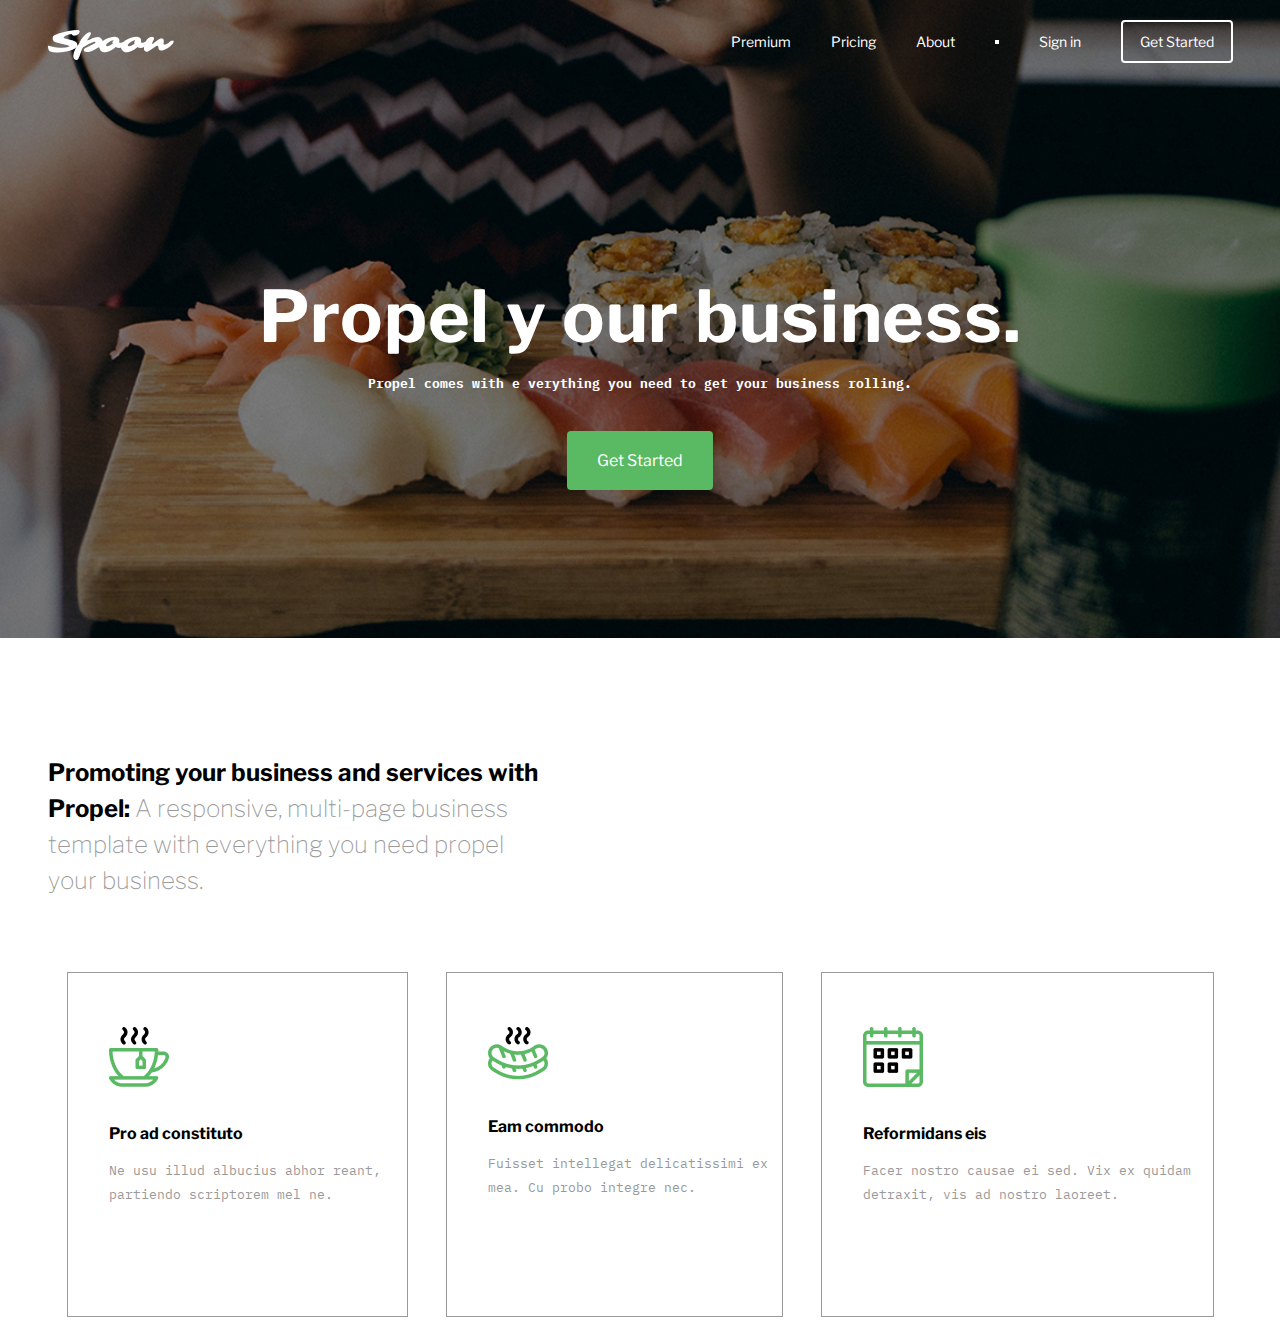
==== index.html @ ba56633e "Add files via upload" ====
<!DOCTYPE html>
<html lang="en">
<head>
    <meta charset="UTF-8">
    <meta name="viewport" content="width=device-width, initial-scale=1.0">
    <link rel="stylesheet" href="css/main.css">
    <title>Spoon</title>
</head>
<body>
    <div class="wrapper">
        <section class="grettings">
            <div class="container">
                <div class="grettings__container">
                <!--шапочка -->
                    <header class="header">
                        <!-- логотип -->
                         <div class="logo">
                            <a href="index.html">
                                 <img src="img/grettings/logo.png" alt="">
                            </a> 
                         </div>
                         <!-- навигация -->
                         <nav class="nav">
                            <ul class="nav__list">
                                <li class="nav__item"><a href="#">Premium</a></li>
                                <li class="nav__item"><a href="#">Pricing</a></li>
                                <li class="nav__item"><a href="#">About </a></li>
                                <li class="nav__item square"></li>
                                <li class="nav__item"><a href="#">Sign in</a></li>
                                <li class="nav__item"><a href="#">Get Started</a></li>
                            </ul>
                         </nav>
                        </header>

                        <!-- описание -->
                        <div class="grettings__desc">
                            <div class="grettings__title">Propel y our business.</div>
                            <div class="grettings__text">Propel comes with e verything you need to get your business rolling.</div>
                            <button class="btn grettings__btn">Get Started</button>
                        </div>
                </div>
            </div>
        </section>
    </div>


        <section class="service">
            <div class="container">
                <div class="service__content">
                    <div class="service__main-text main-text">
                       <span>Promoting your business and services with Propel:</span> 
                         A responsive, multi-page business template with everything you need
                        propel your business.
                        </div>
                    <ul class="service__list">
                        <li class="service__item">
                            <img src="img/service/tea.png" alt="" class="">
                            <div class="service__title">Pro ad constituto</div>
                            <div class="service__text">Ne usu illud albucius abhor reant, partiendo scriptorem mel ne.</div>
                        </li>
                        <li class="service__item">
                            <img src="img/service/sosiges.png" alt="" class="">
                            <div class="service__title">Eam commodo</div>
                            <div class="service__text">Fuisset intellegat delicatissimi ex mea. Cu probo integre nec.</div>
                        </li>
                        <li class="service__item">
                            <img src="img/service/calendar.png" alt="" class="">
                            <div class="service__title">Reformidans eis</div>
                            <div class="service__text">Facer nostro causae ei sed. Vix ex quidam detraxit, vis ad nostro laoreet.</div>
                        </li>
                    </ul>
                        
                   
                   
                </div>
            </div>

        </section>




</body>
</html>
---- css/main.css ----
@import url(basic.css);
@import url(sections/grettings.css);
@import url(normalize.css);
@import url(sections/service.css);
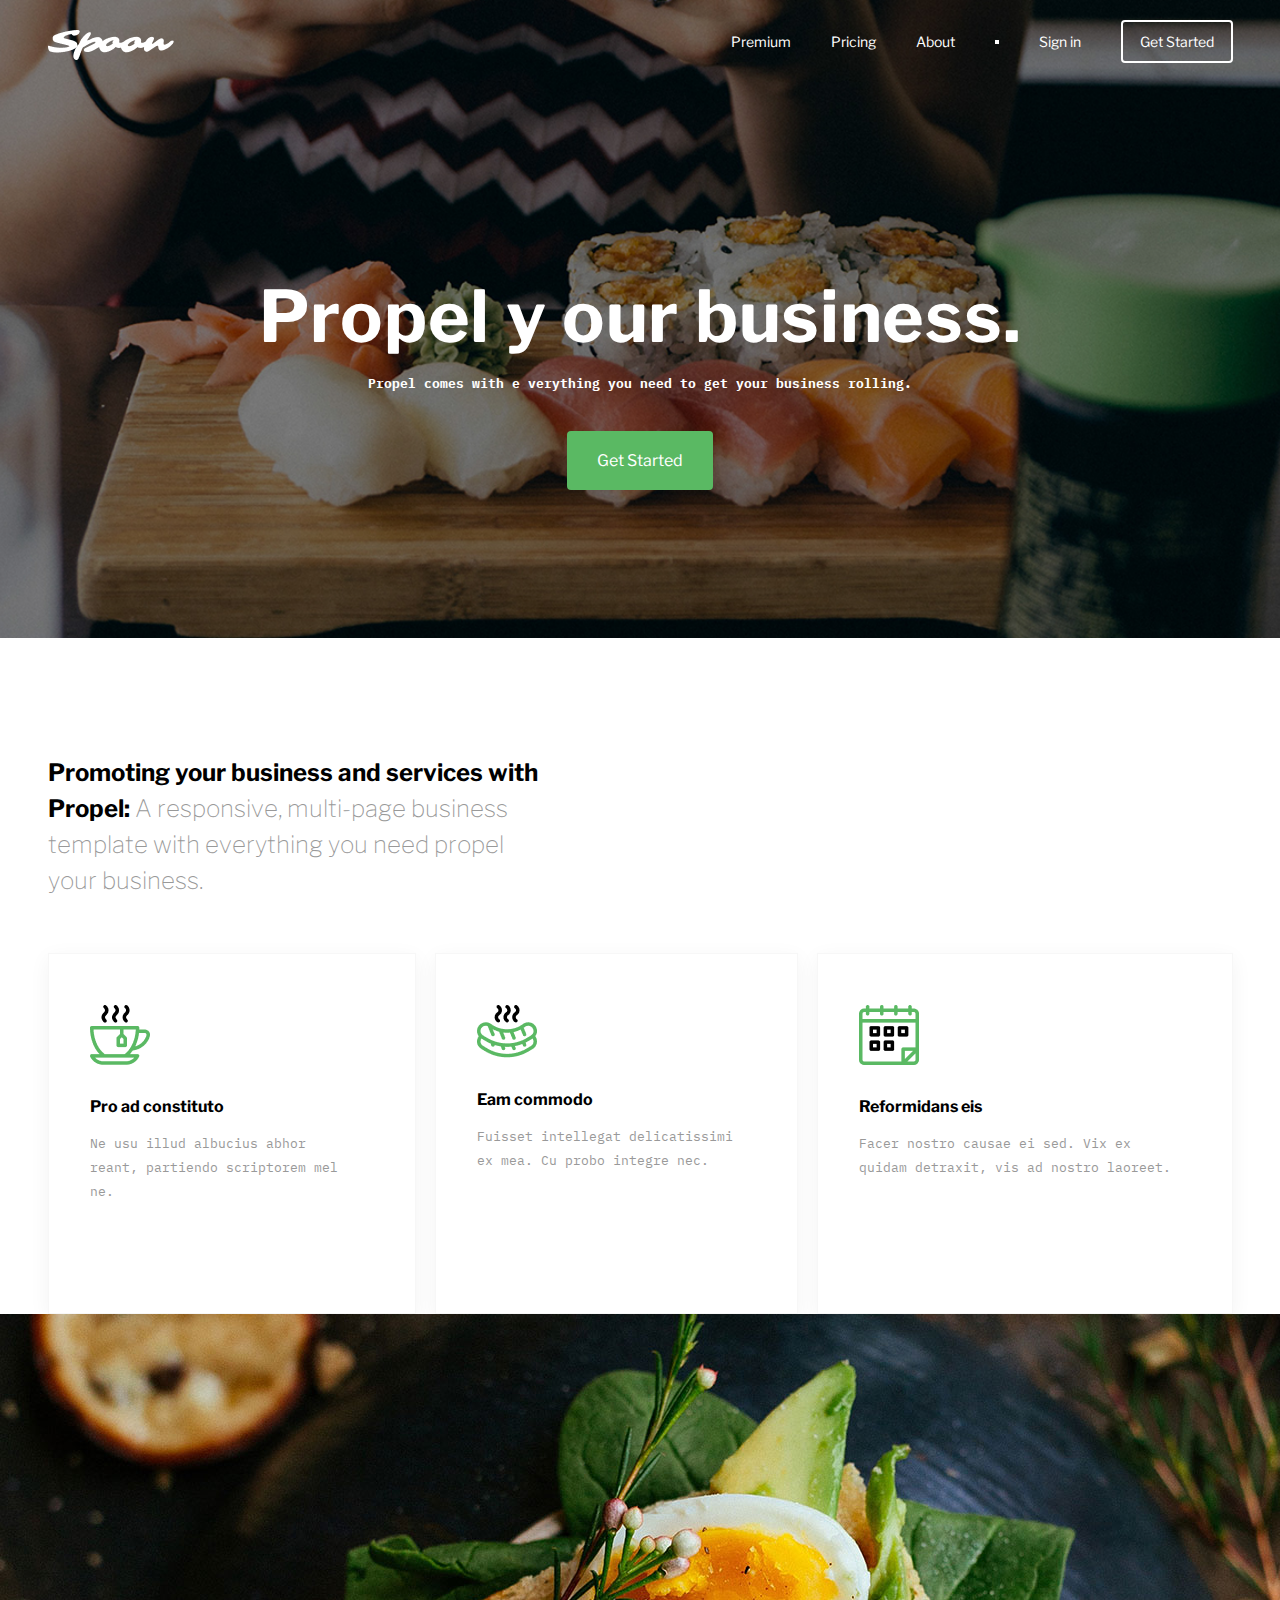
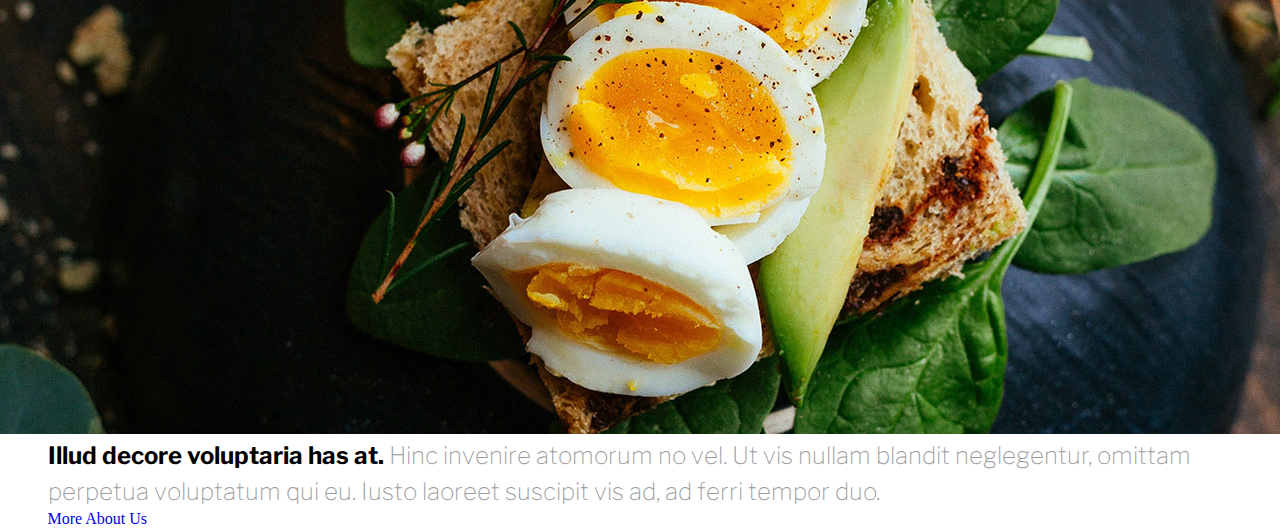
==== commit 986eca88: "Add files via upload" ====
--- a/index.html
+++ b/index.html
@@ -68,15 +68,26 @@
                             <div class="service__title">Reformidans eis</div>
                             <div class="service__text">Facer nostro causae ei sed. Vix ex quidam detraxit, vis ad nostro laoreet.</div>
                         </li>
-                    </ul>
-                        
-                   
-                   
+                    </ul>   
                 </div>
             </div>
-
         </section>
 
+        <section class="advert">
+                <div class="ad__container">
+                    <img src="img/advert/advert.png" alt="картинка">
+                </div>
+                <div class="container">
+                    <div class="advert__container">
+                        <div class="advert__main-text main-text">
+                            <span>Illud decore voluptaria has at.</span>
+                        Hinc invenire atomorum no vel. Ut vis nullam blandit neglegentur, omittam perpetua voluptatum qui eu. Iusto laoreet
+                        suscipit vis ad, ad ferri tempor duo.
+                        </div>
+                        <a href="#" class="link">More About Us</a>
+                    </div>
+                </div>
+        </section>
 
 
 
--- a/css/main.css
+++ b/css/main.css
@@ -1,4 +1,5 @@
 @import url(basic.css);
 @import url(sections/grettings.css);
 @import url(normalize.css);
-@import url(sections/service.css);+@import url(sections/service.css);
+@import url(sections/advert.css)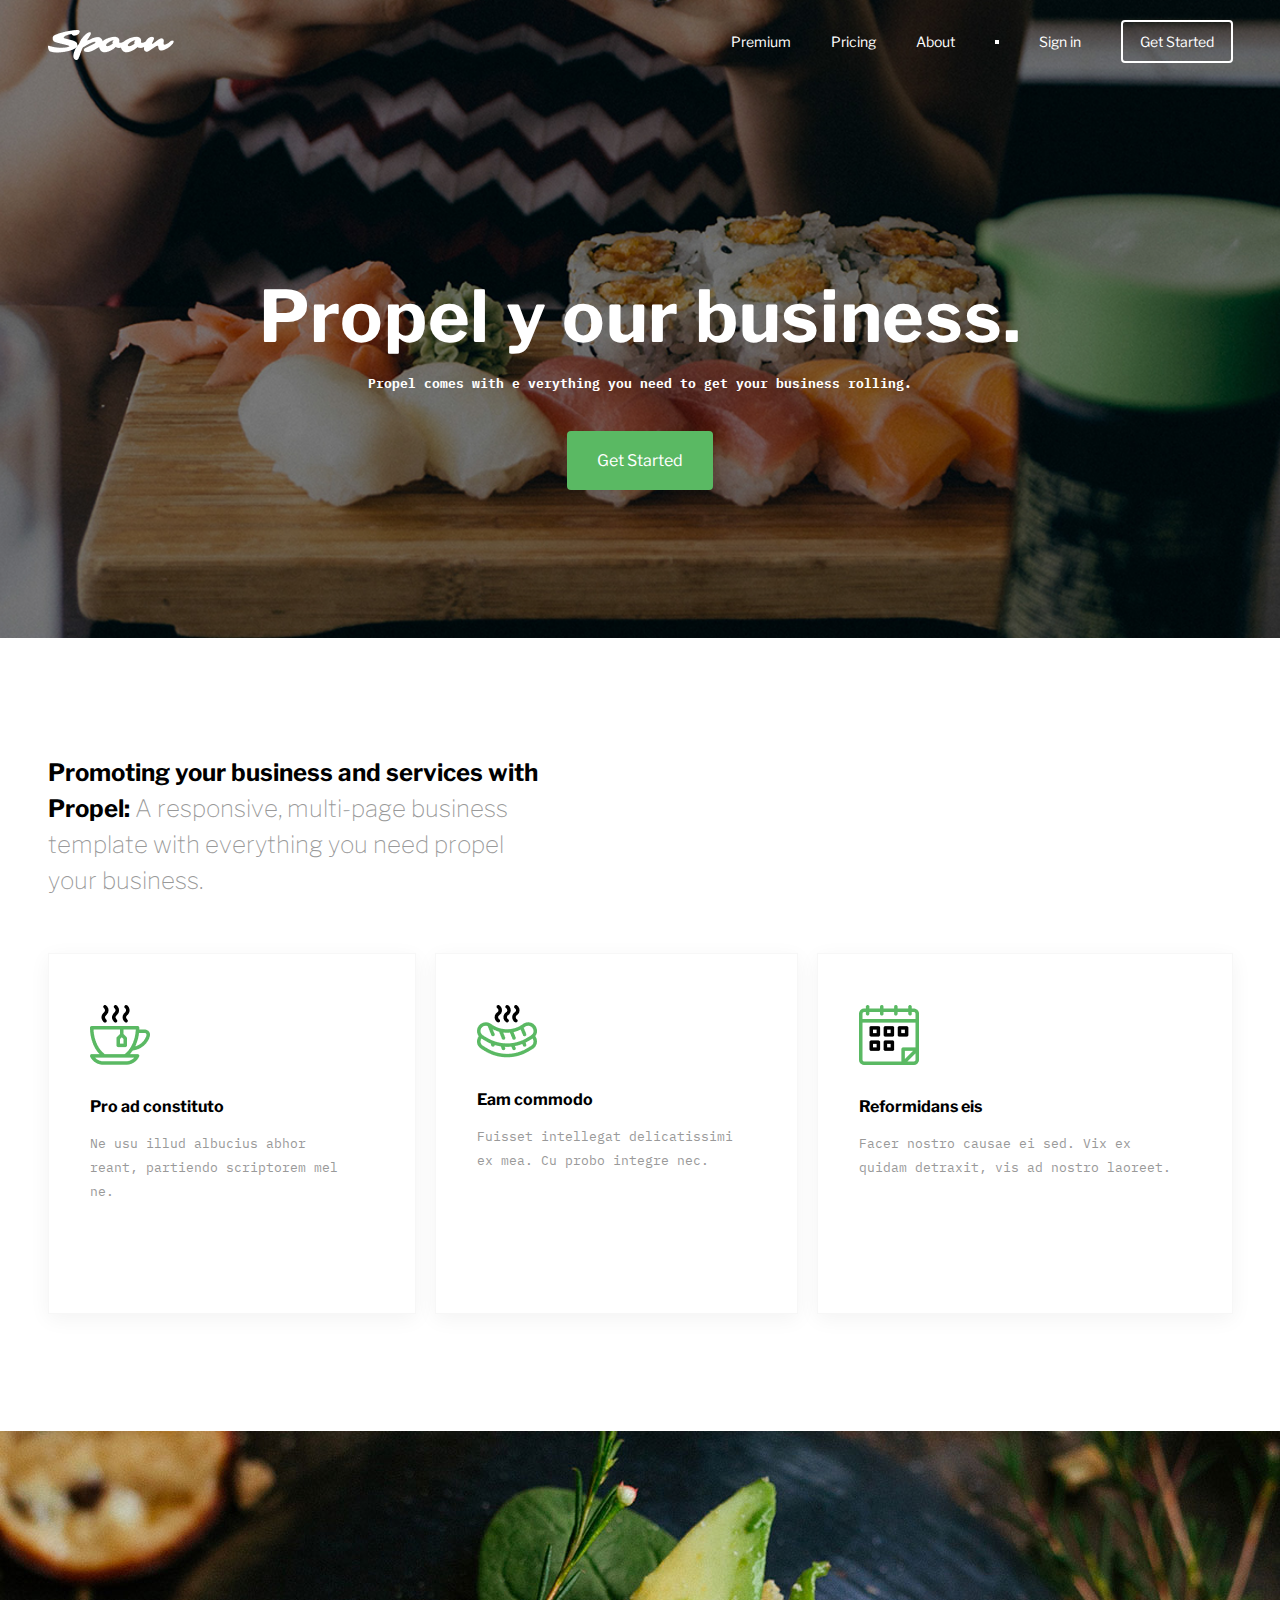
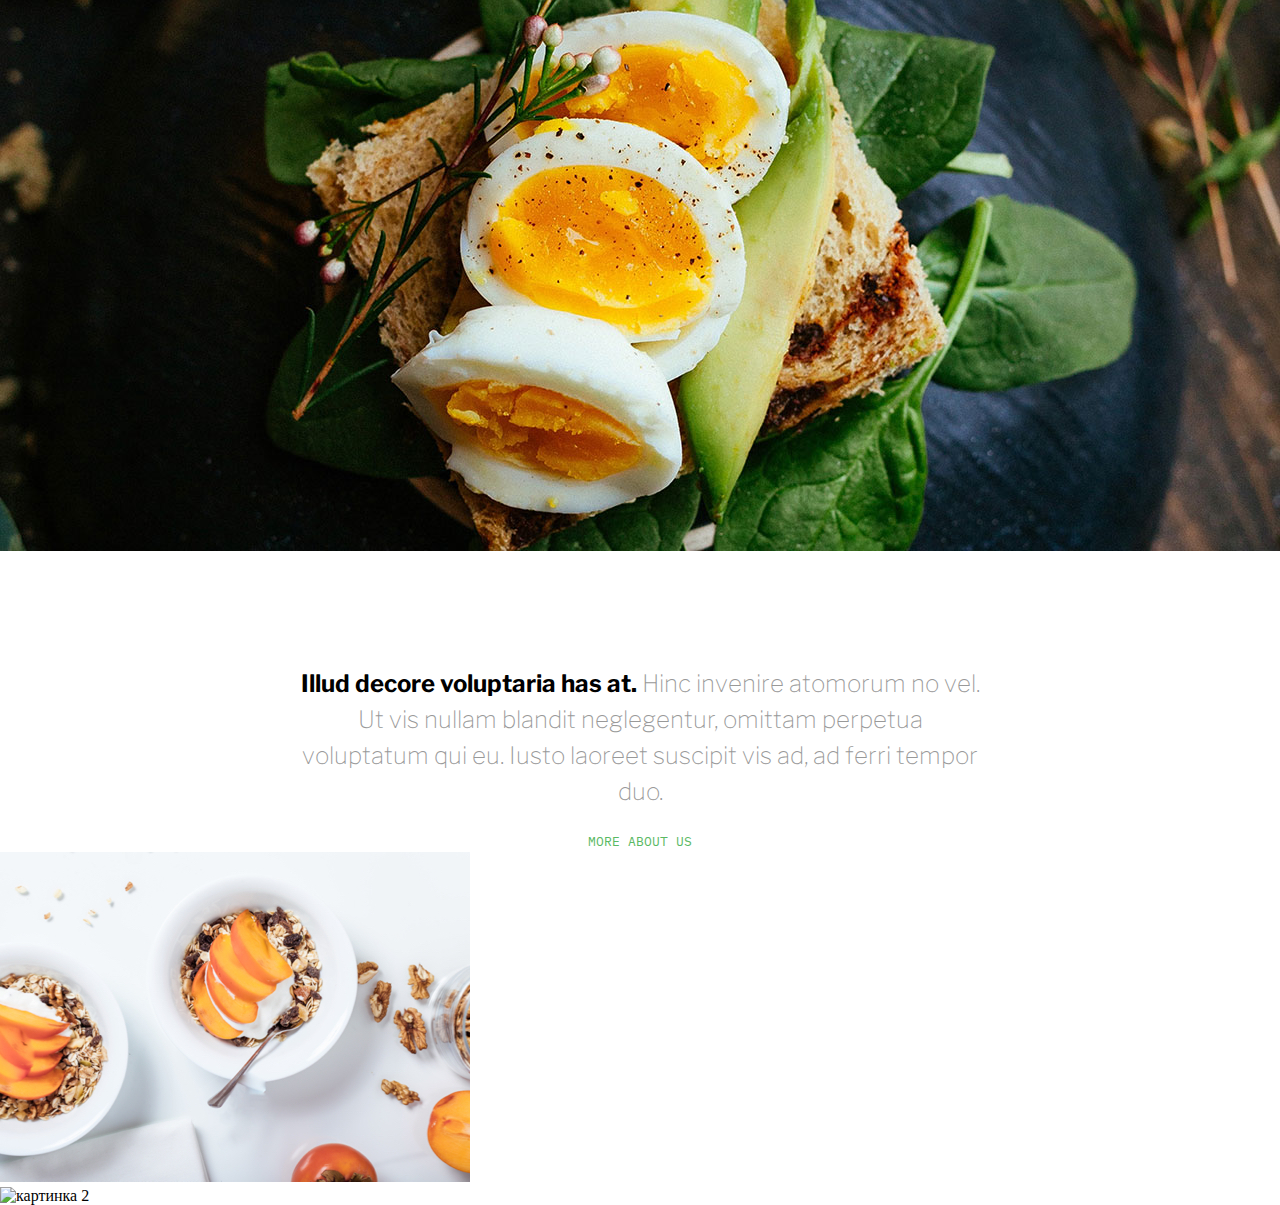
==== commit eaa934d1: "Add files via upload" ====
--- a/index.html
+++ b/index.html
@@ -42,8 +42,6 @@
             </div>
         </section>
     </div>
-
-
         <section class="service">
             <div class="container">
                 <div class="service__content">
@@ -72,9 +70,8 @@
                 </div>
             </div>
         </section>
-
         <section class="advert">
-                <div class="ad__container">
+                <div class="advert__container">
                     <img src="img/advert/advert.png" alt="картинка">
                 </div>
                 <div class="container">
@@ -84,10 +81,205 @@
                         Hinc invenire atomorum no vel. Ut vis nullam blandit neglegentur, omittam perpetua voluptatum qui eu. Iusto laoreet
                         suscipit vis ad, ad ferri tempor duo.
                         </div>
-                        <a href="#" class="link">More About Us</a>
+                        <a href="#" class="link advert__link">More About Us</a>
                     </div>
                 </div>
         </section>
+
+         
+        <section class="offers">
+            <div class=".container">
+                <div class="offers__contant">
+                    <ul class="offers__list">
+                        <li class="offers__item">
+                            <img src="img/offers/image1.png" alt="картинка 1" class="offers__img">
+                            <div></div>
+                        </li>
+                        <li class="offers__item">
+                            <img src="img/offers/image3.png" alt="картинка 2" class="offers__img">
+                        </li>
+                    </ul>
+                </div>
+            </div>
+        </section>
+
+
+
+
+
+
+
+
+
+
+
+
+
+
+
+
+
+
+
+
+
+
+
+
+
+
+
+
+
+
+
+
+
+
+
+
+
+
+
+
+
+
+
+
+
+
+
+
+
+
+
+
+
+
+
+
+
+
+
+
+
+
+
+
+
+
+
+
+
+
+
+
+
+
+
+
+
+
+
+
+
+
+
+
+
+
+
+
+
+
+
+
+
+
+
+
+
+
+
+
+
+
+
+
+
+
+
+
+
+
+
+
+
+
+
+
+
+
+
+
+
+
+
+
+
+
+
+
+
+
+
+
+
+
+
+
+
+
+
+
+
+
+
+
+
+
+
+
+
+
+
+
+
+
+
+
+
+
+
+
+
+
+
+
+
+
+
+
+
+
+
+
+
+
+
+
+
+
 
 
 
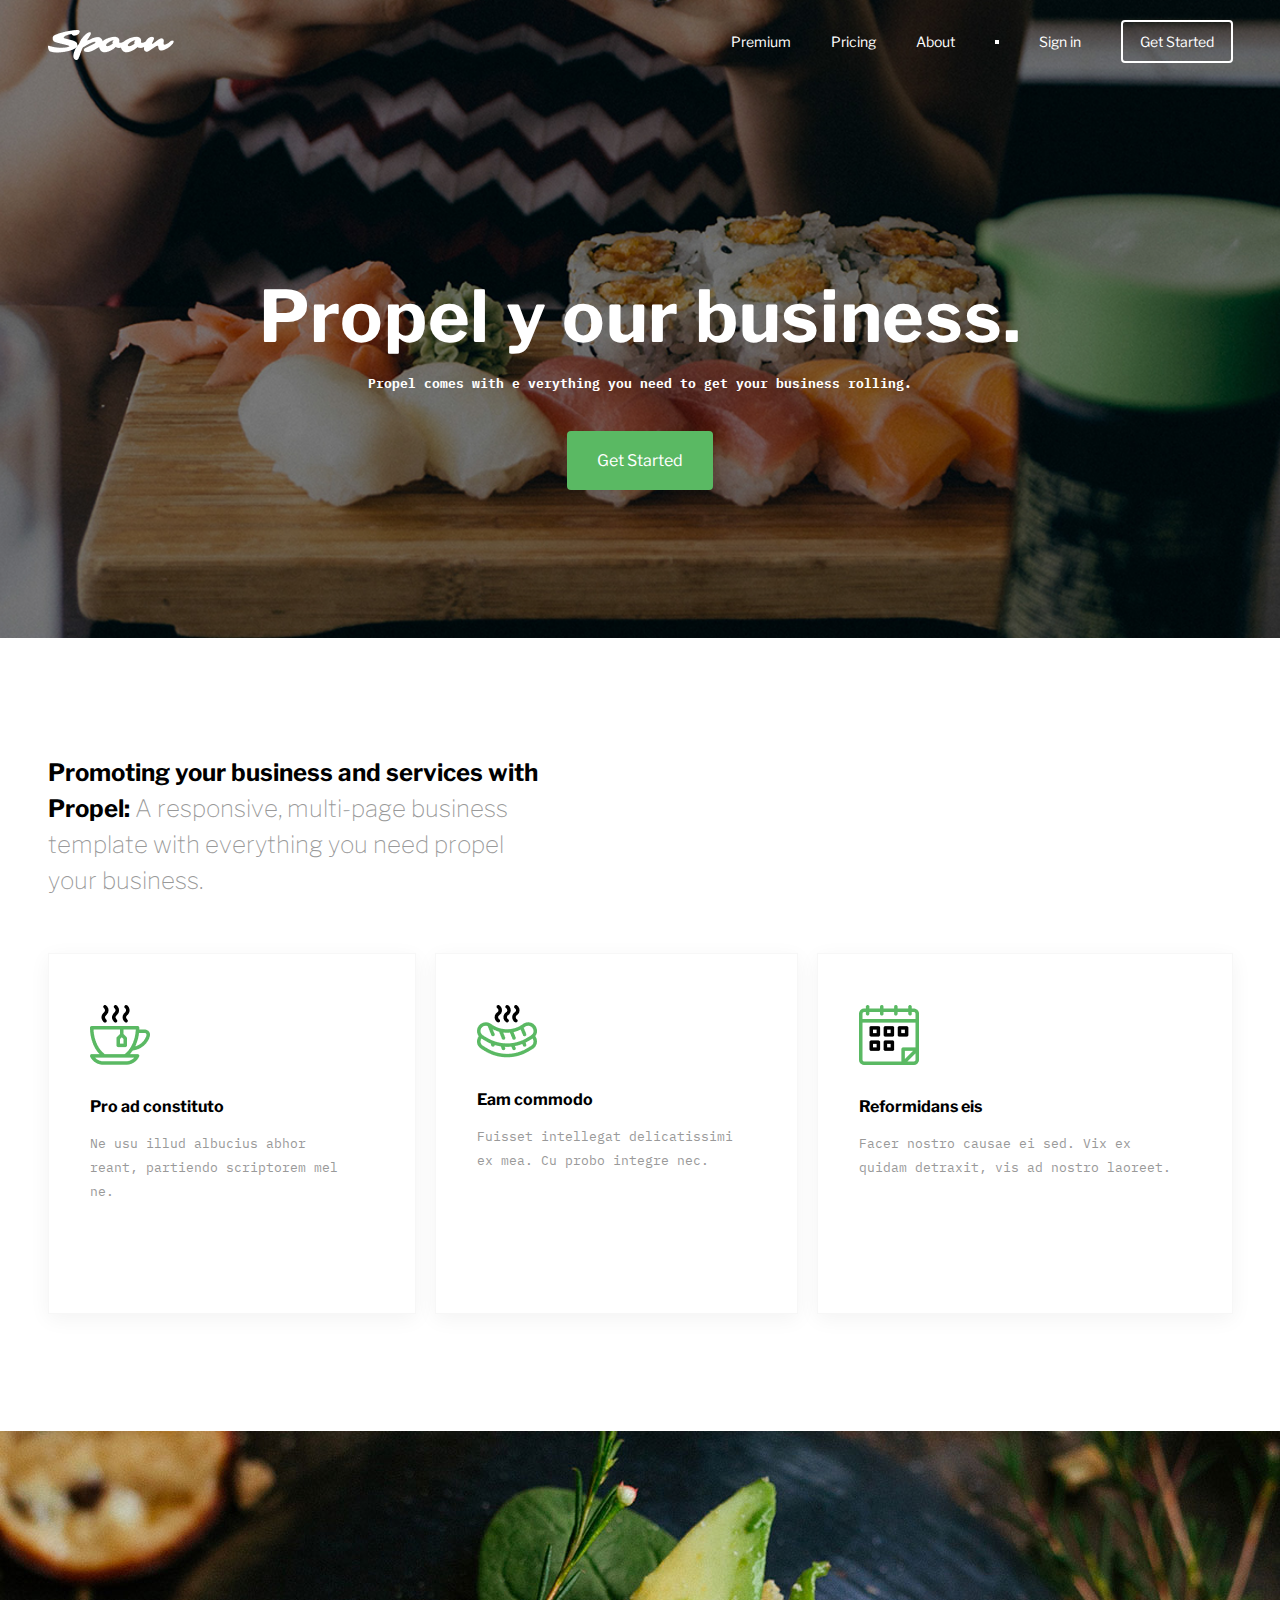
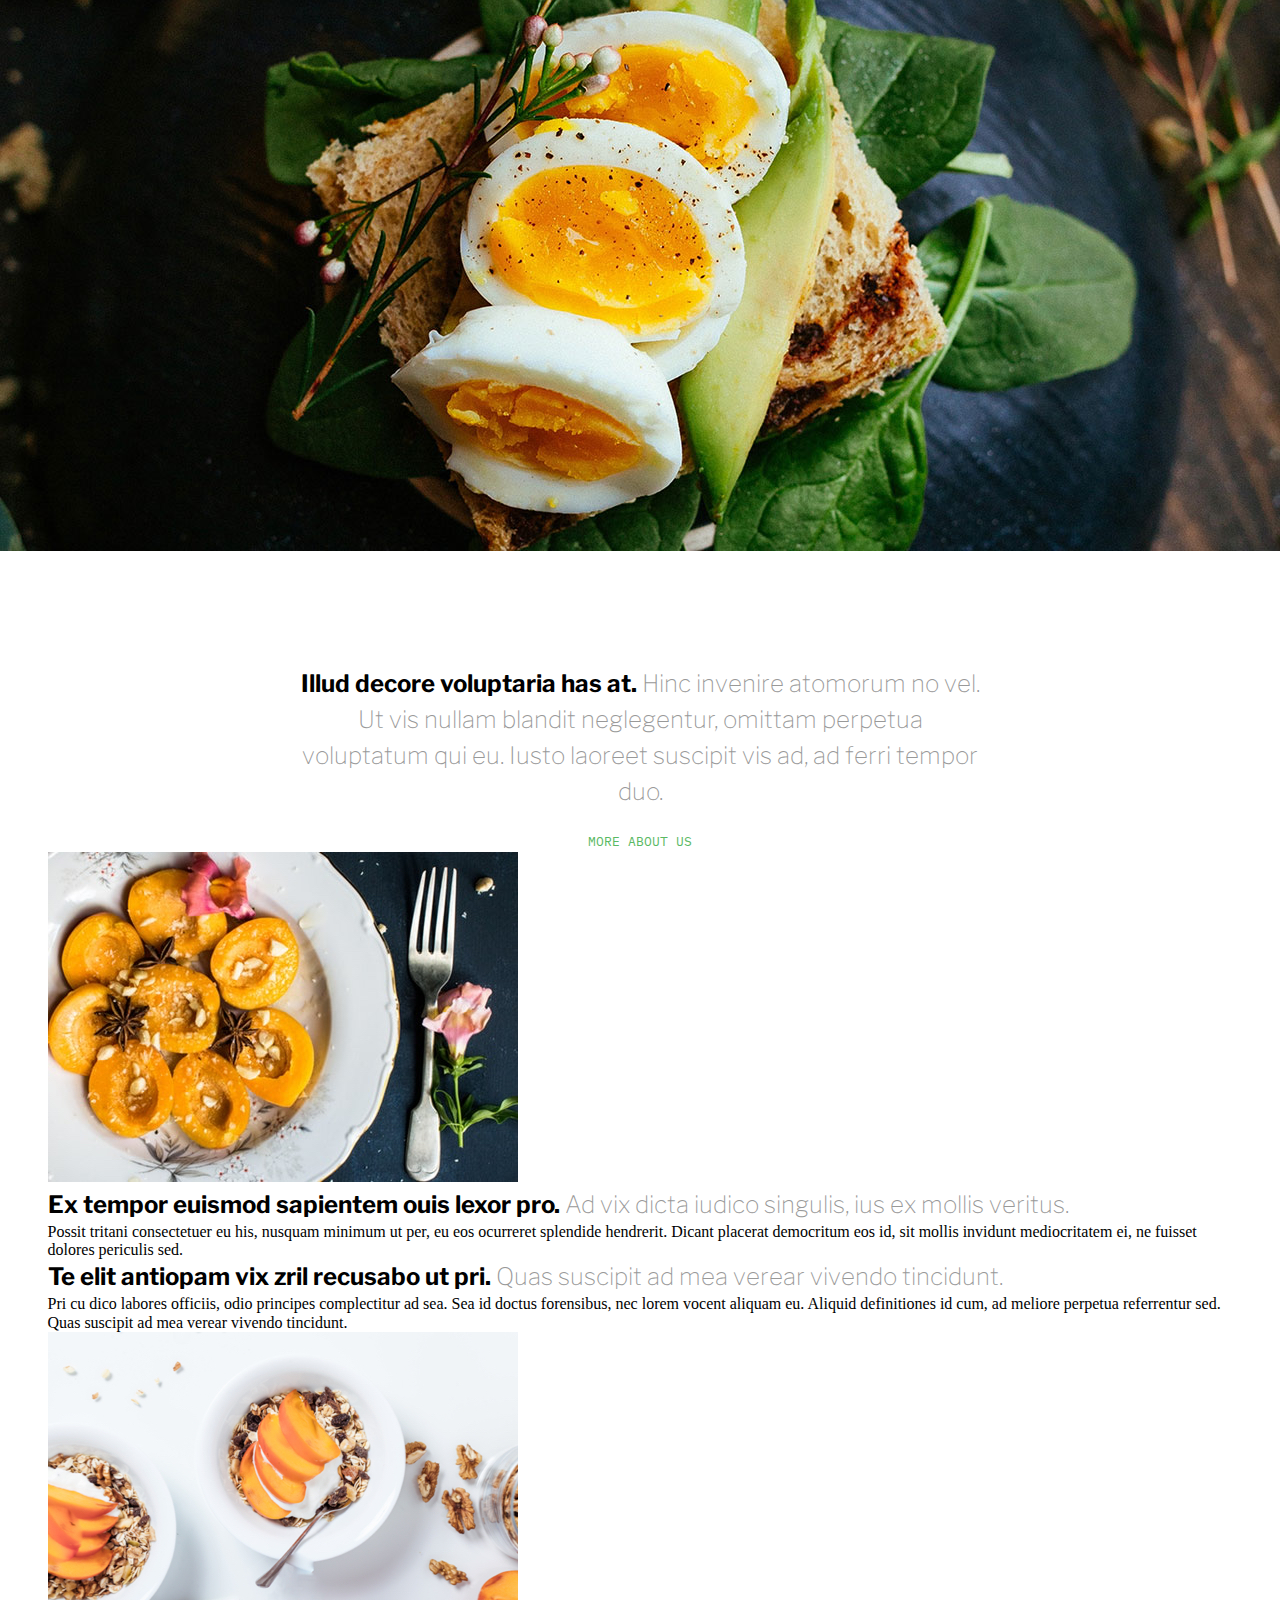
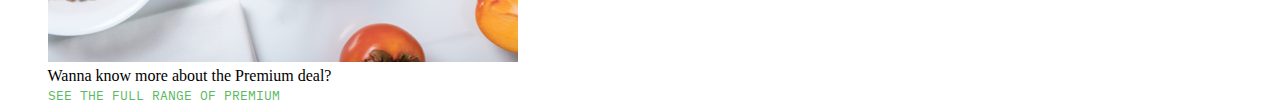
==== commit 2d1dd9d2: "Add files via upload" ====
--- a/index.html
+++ b/index.html
@@ -86,26 +86,46 @@
                 </div>
         </section>
 
-         
-        <section class="offers">
-            <div class=".container">
-                <div class="offers__contant">
-                    <ul class="offers__list">
-                        <li class="offers__item">
-                            <img src="img/offers/image1.png" alt="картинка 1" class="offers__img">
-                            <div></div>
-                        </li>
-                        <li class="offers__item">
-                            <img src="img/offers/image3.png" alt="картинка 2" class="offers__img">
-                        </li>
-                    </ul>
-                </div>
+
+<!-- секция offers -->
+<section class="offers">
+    <div class="container">
+        <div class="offers__contant">
+            <ul class="offers__list">
+                <li class="offers__item">
+                    <img src="img/offers/image2.png" alt="картинка 1" class="offers__img">
+                    <div class="offers__main-text main-text">
+                        <span>Ex tempor euismod sapientem ouis lexor pro.</span>
+                        Ad vix dicta iudico singulis, ius ex mollis veritus.
+                    </div>
+                    <div class="offers__text">Possit tritani consectetuer eu his, nusquam minimum ut per, eu eos
+                        ocurreret splendide hendrerit. Dicant placerat
+                        democritum eos id, sit mollis invidunt mediocritatem ei, ne fuisset dolores periculis
+                        sed.</div>
+                </li>
+                <li class="offers__item">
+                    <div class="offers__block">
+                        <div class="offers__main-text main-text">
+                            <span>Te elit antiopam vix zril recusabo ut pri.</span>
+                            Quas suscipit ad mea verear vivendo tincidunt.
+                        </div>
+                        <div class="offers__text">Pri cu dico labores officiis, odio principes complectitur ad
+                            sea. Sea id doctus forensibus, nec lorem vocent aliquam eu.
+                            Aliquid definitiones id cum, ad meliore perpetua referrentur sed. Quas suscipit ad
+                            mea verear vivendo tincidunt.</div>
+                    </div>
+                    <img src="img/offers/image1.png" alt="картинка 2" class="offers__img">
+                </li>
+            </ul>
+            
+            <div class="offers__info">
+                <div class="offers__info-text">Wanna know more about the Premium deal?</div>
+                <a href="#" class="link offers__link">See the full range of Premium</a>
             </div>
-        </section>
-
-
-
-
+
+        </div>
+    </div>
+</section>
 
 
 
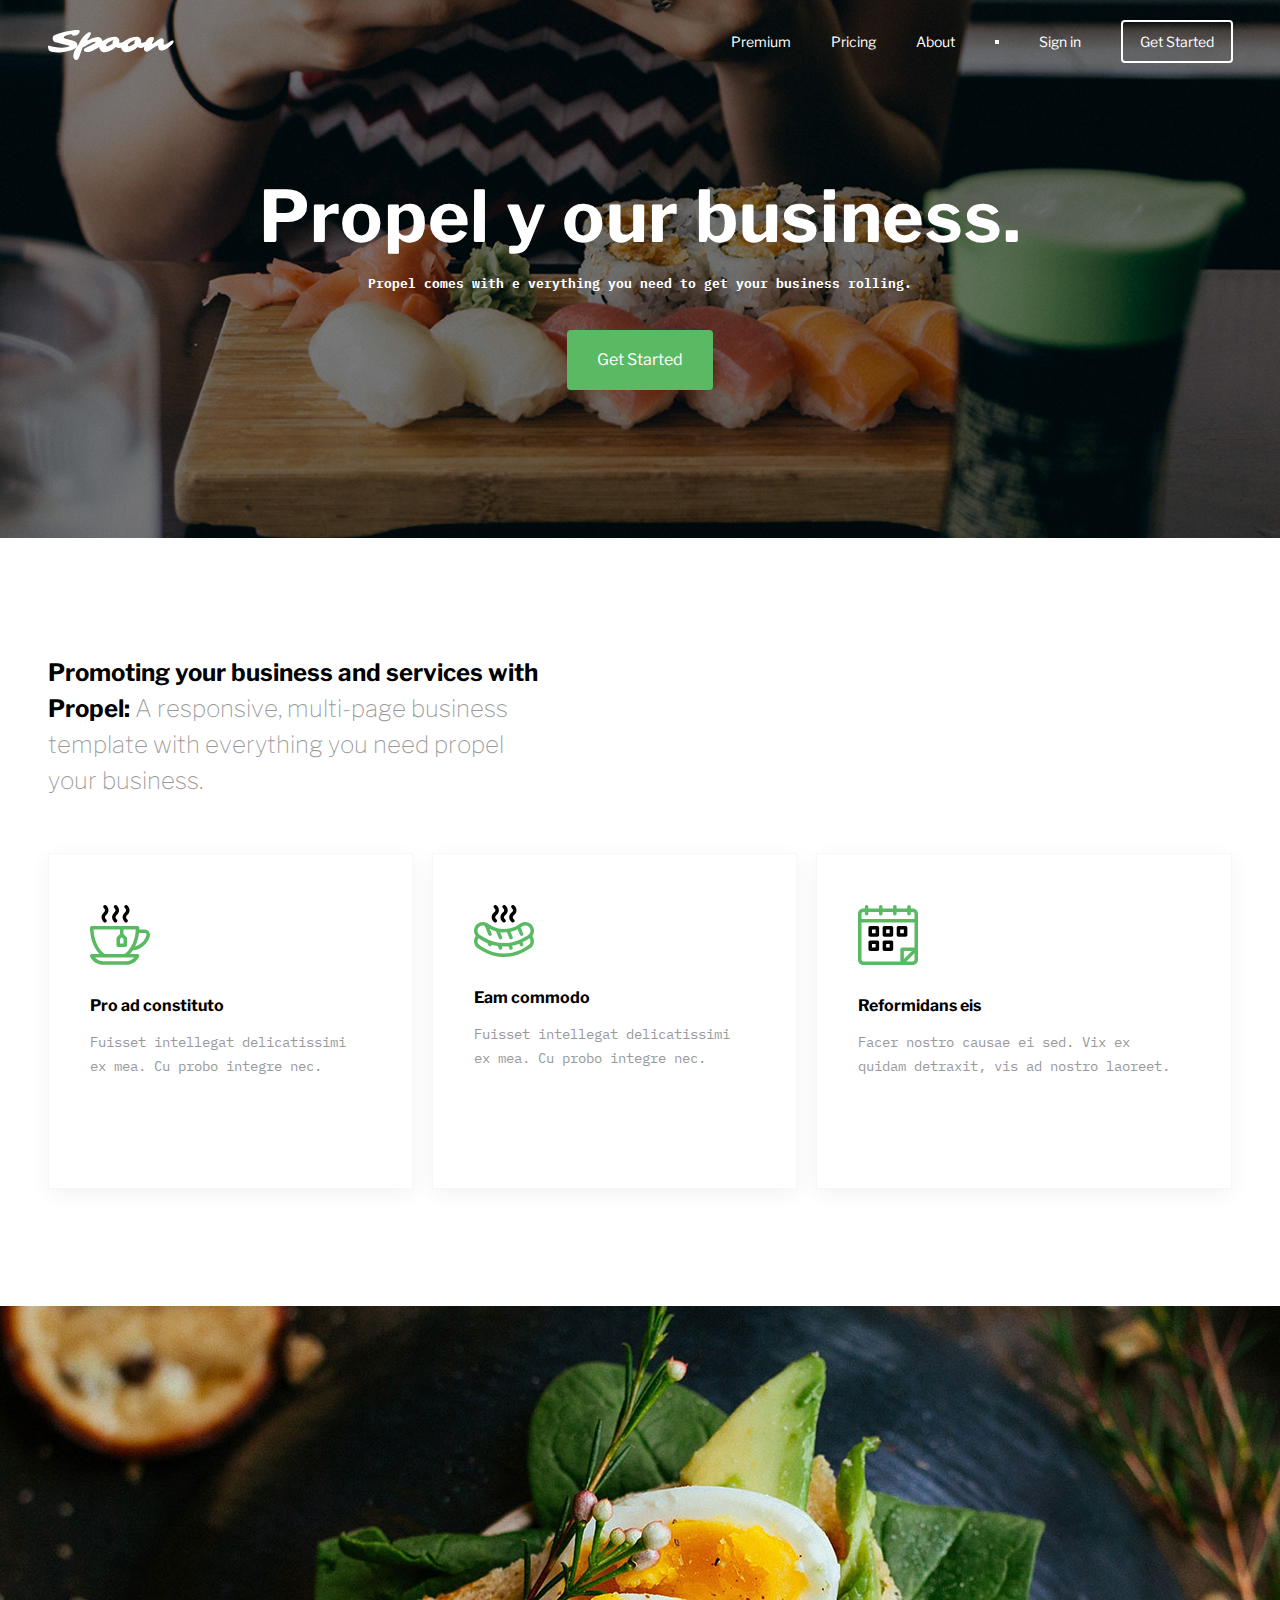
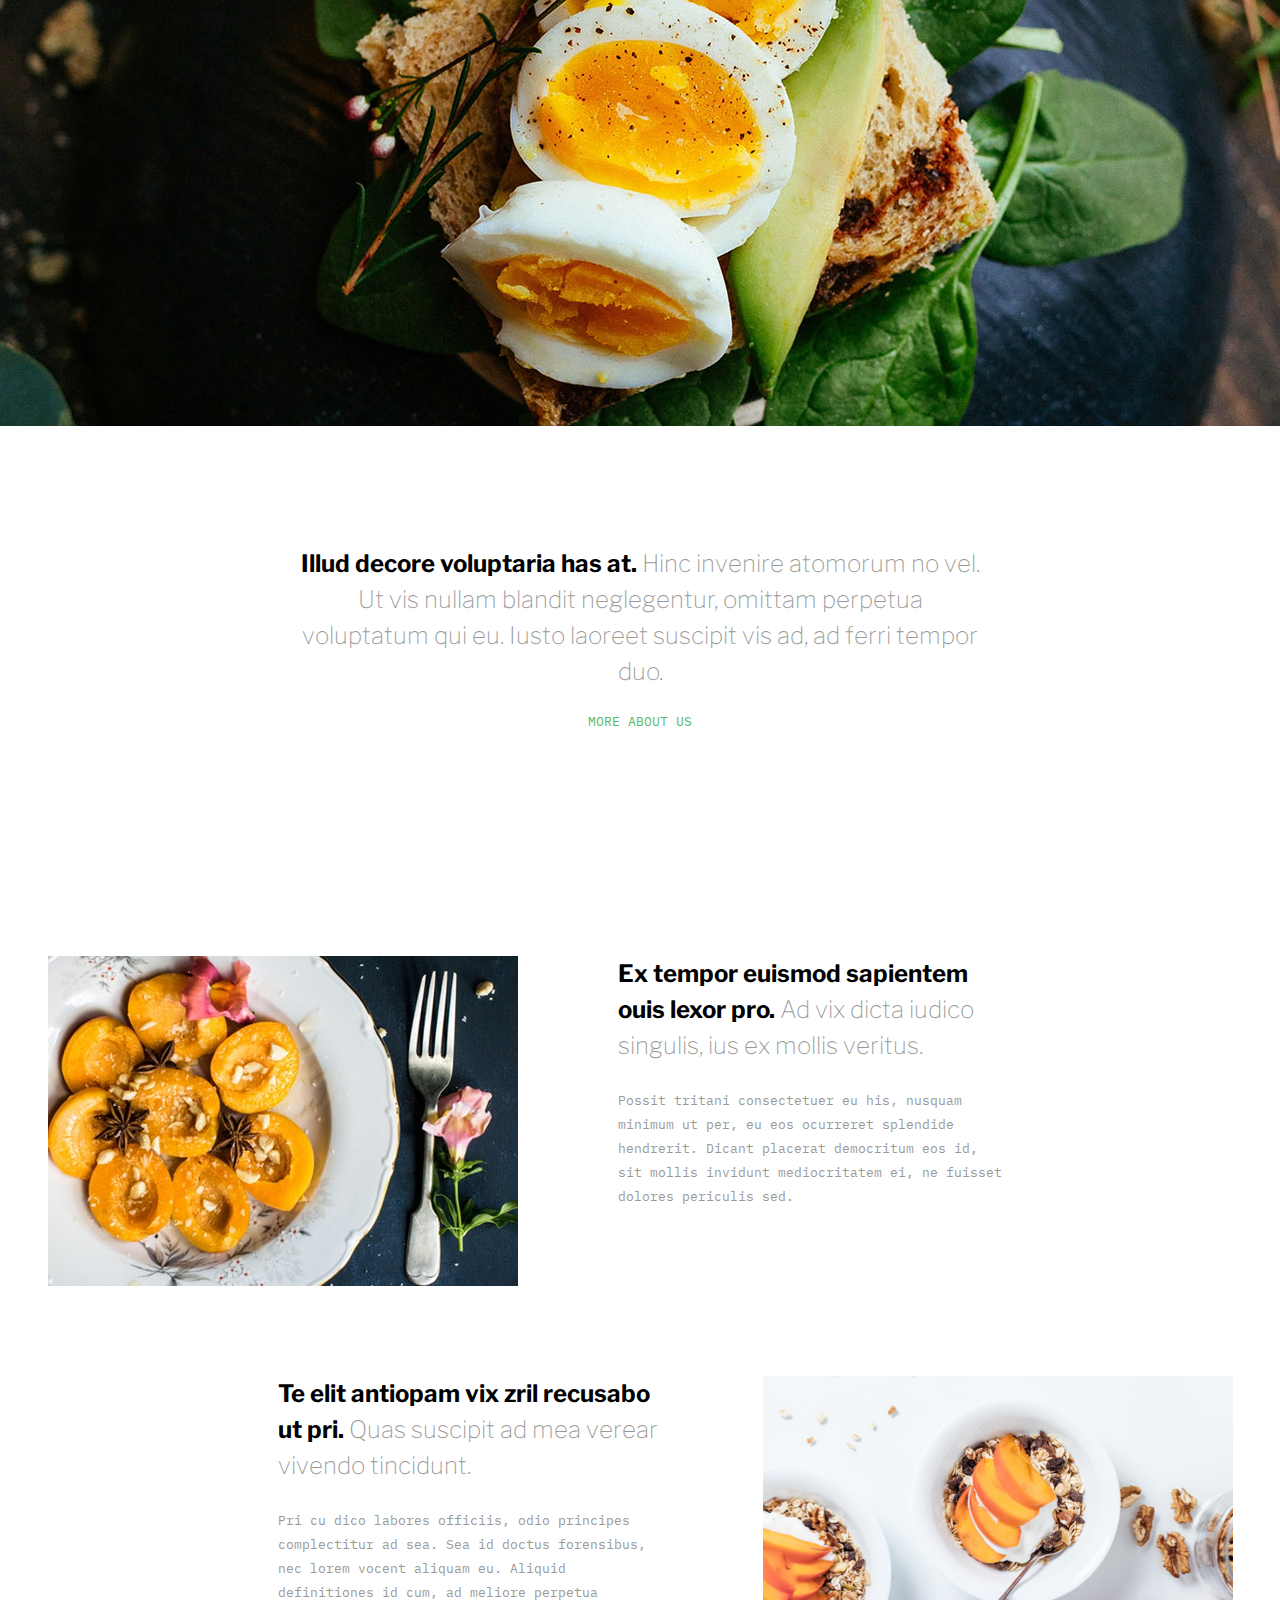
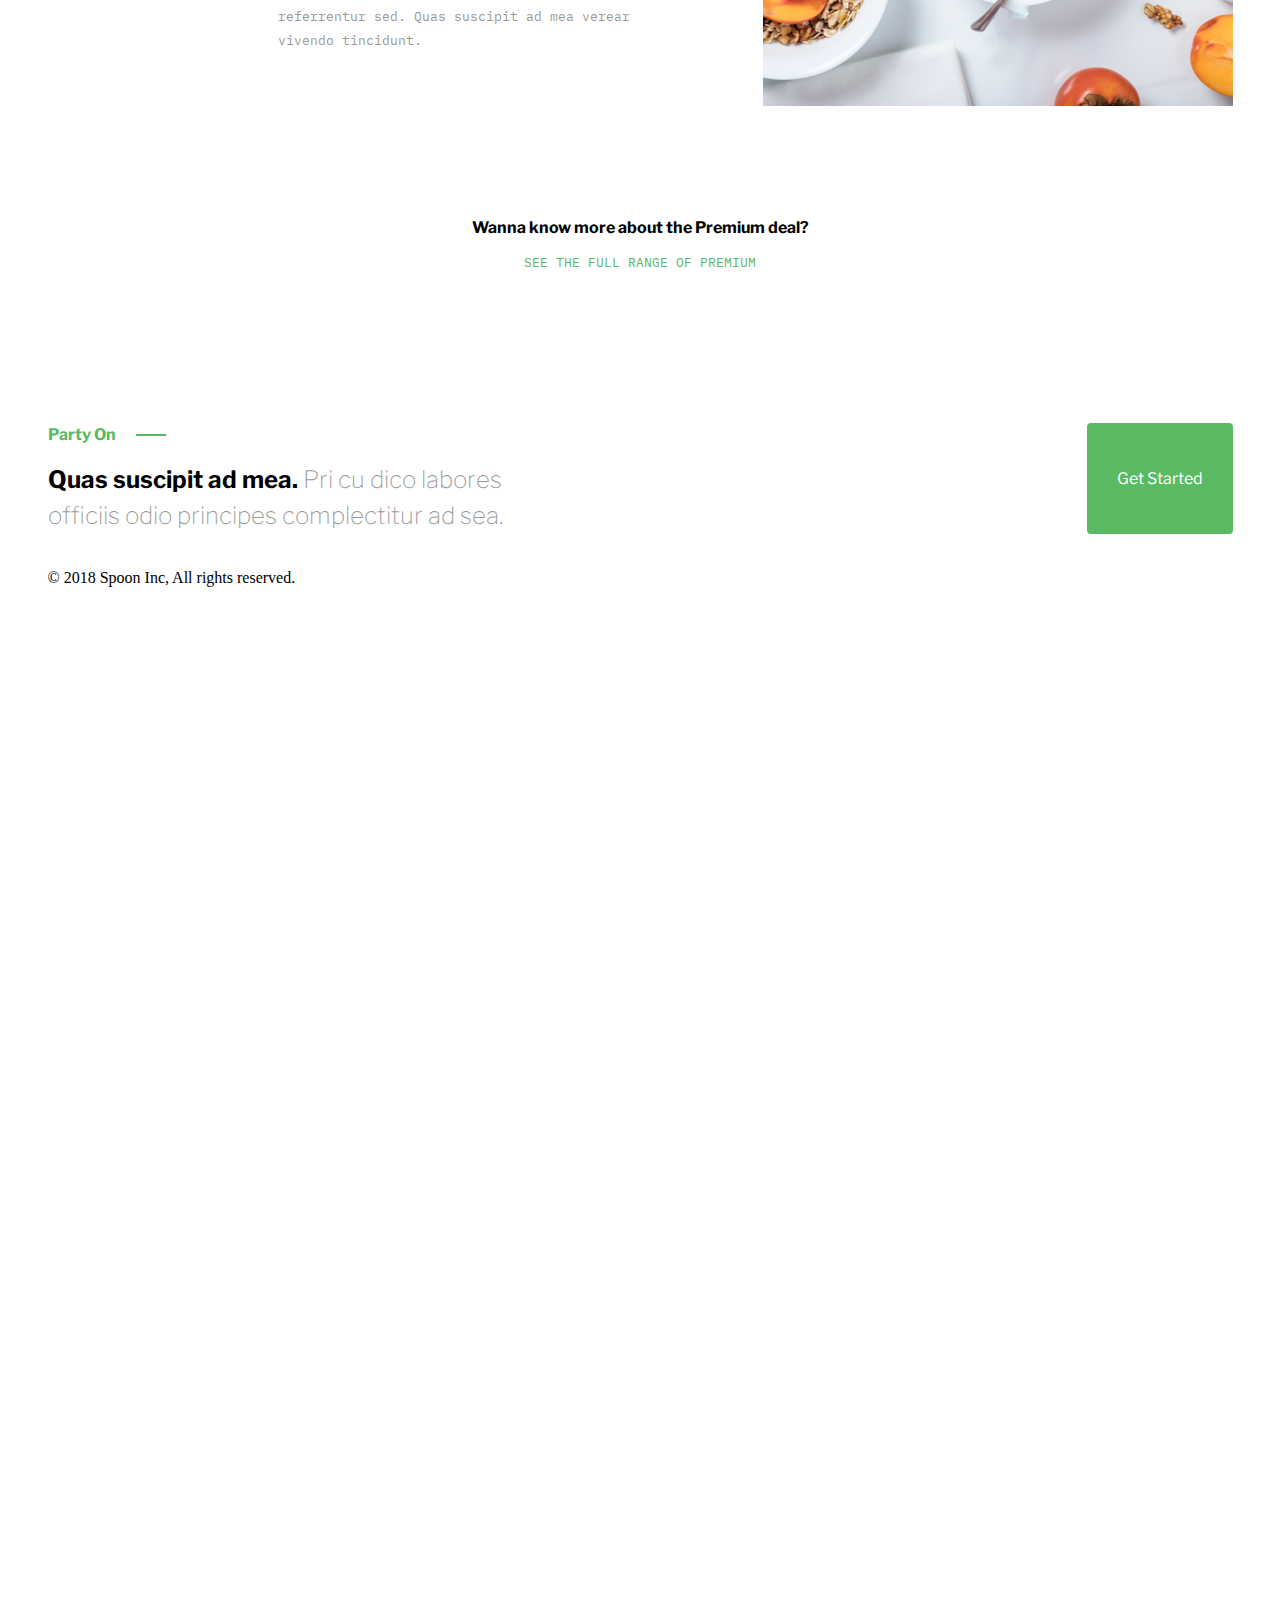
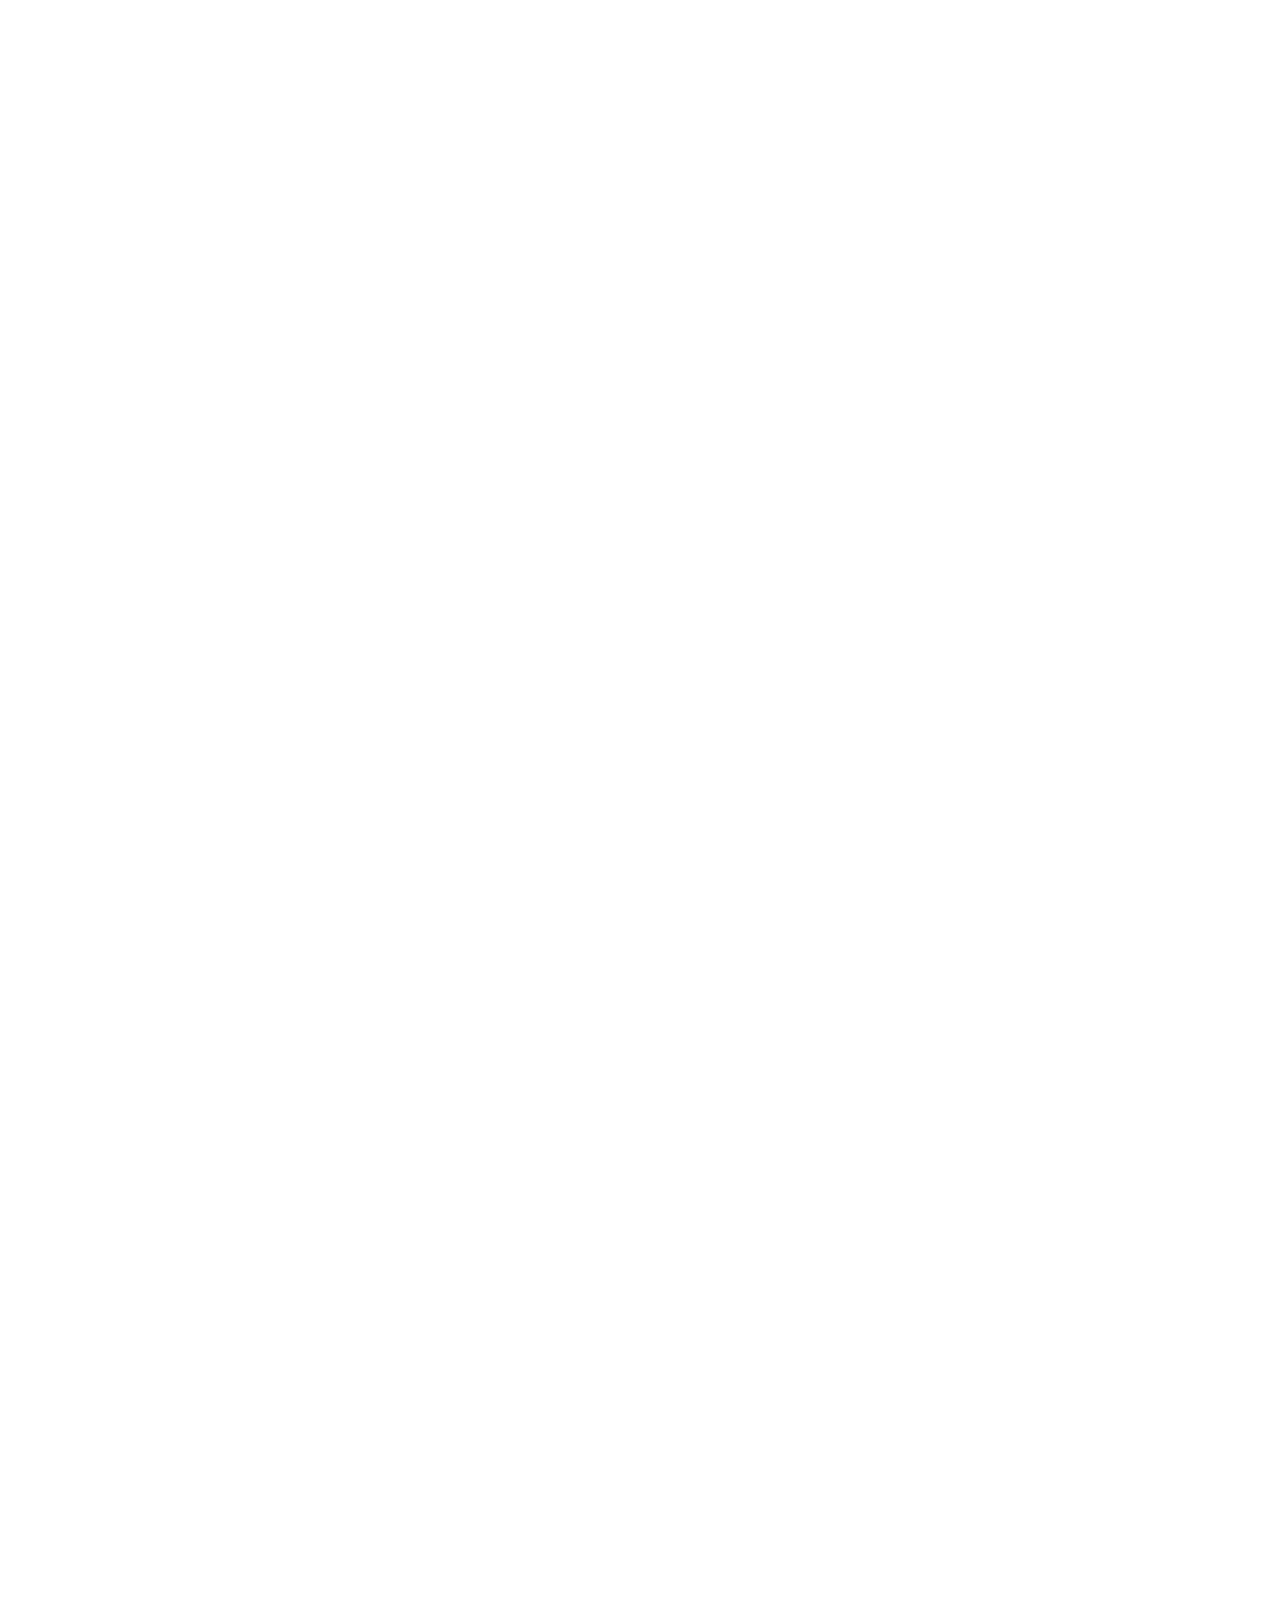
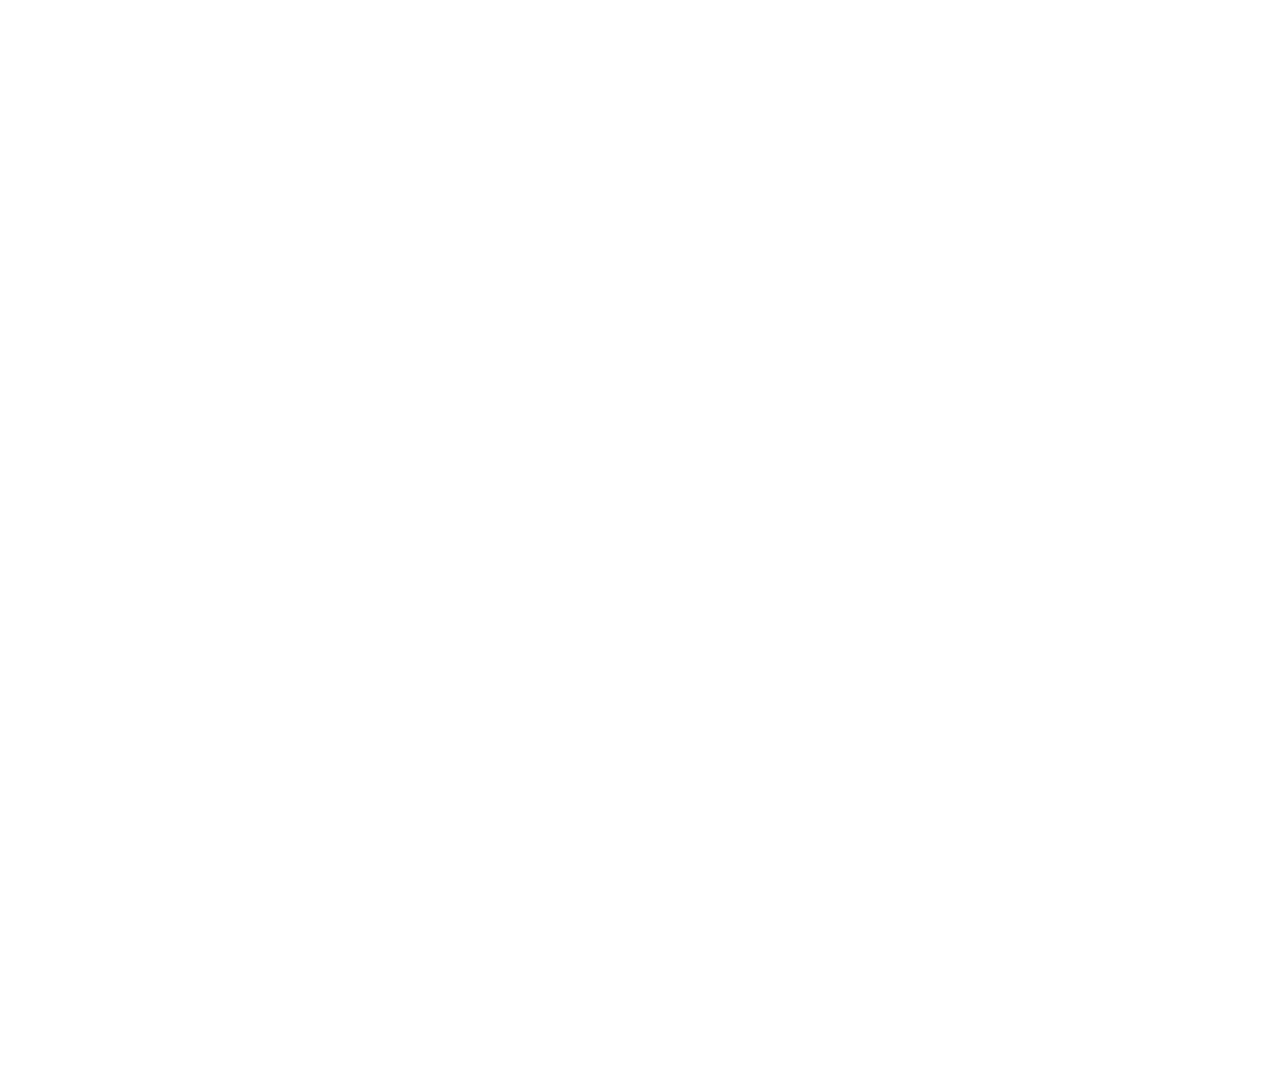
==== commit 168e9540: "Add files via upload" ====
--- a/index.html
+++ b/index.html
@@ -1,307 +1,213 @@
 <!DOCTYPE html>
 <html lang="en">
+
 <head>
     <meta charset="UTF-8">
     <meta name="viewport" content="width=device-width, initial-scale=1.0">
+    <title>Spoon</title>
     <link rel="stylesheet" href="css/main.css">
-    <title>Spoon</title>
 </head>
+
 <body>
     <div class="wrapper">
+        <!-- секция grettings -->
         <section class="grettings">
             <div class="container">
-                <div class="grettings__container">
-                <!--шапочка -->
+                <div class="grettings__content">
+                    <!-- шапка -->
                     <header class="header">
                         <!-- логотип -->
-                         <div class="logo">
+                        <div class="logo">
                             <a href="index.html">
-                                 <img src="img/grettings/logo.png" alt="">
-                            </a> 
-                         </div>
-                         <!-- навигация -->
-                         <nav class="nav">
+                                <img src="img/grettings/logo.svg" alt="логотип">
+                            </a>
+                        </div>
+
+                        <!-- навигация -->
+                        <nav class="nav">
                             <ul class="nav__list">
                                 <li class="nav__item"><a href="#">Premium</a></li>
                                 <li class="nav__item"><a href="#">Pricing</a></li>
-                                <li class="nav__item"><a href="#">About </a></li>
+                                <li class="nav__item"><a href="">About</a></li>
                                 <li class="nav__item square"></li>
                                 <li class="nav__item"><a href="#">Sign in</a></li>
                                 <li class="nav__item"><a href="#">Get Started</a></li>
                             </ul>
-                         </nav>
-                        </header>
-
-                        <!-- описание -->
-                        <div class="grettings__desc">
-                            <div class="grettings__title">Propel y our business.</div>
-                            <div class="grettings__text">Propel comes with e verything you need to get your business rolling.</div>
-                            <button class="btn grettings__btn">Get Started</button>
-                        </div>
-                </div>
-            </div>
-        </section>
-    </div>
+                        </nav>
+                    </header>
+
+                    <!-- описание -->
+                    <div class="grettings__desc">.
+                        <div class="grettings__title">Propel y our business.</div>
+                        <div class="grettings__text">Propel comes with e verything you need to get your business
+                            rolling.</div>
+                        <button class="btn grettings__btn">Get Started</button>
+                    </div>
+                </div>
+            </div>
+        </section>
+
+        <!-- секция service -->
         <section class="service">
             <div class="container">
                 <div class="service__content">
                     <div class="service__main-text main-text">
-                       <span>Promoting your business and services with Propel:</span> 
-                         A responsive, multi-page business template with everything you need
+                        <span>Promoting your business and services with Propel:</span> A responsive, multi-page business
+                        template
+                        with everything you need
                         propel your business.
+                    </div>
+
+                    <ul class="service__list">
+                        <!-- 1 карточка -->
+                        <li class="service__item">
+                            <img src="img/service/pic1.svg" alt="1 иконка">
+                            <div class="service__title">Pro ad constituto</div>
+                            <div class="service__text">Fuisset intellegat delicatissimi ex mea. Cu probo integre nec.
+                            </div>
+                        </li>
+
+                        <!-- 2 карточка -->
+                        <li class="service__item">
+                            <img src="img/service/pic2.svg" alt="2 иконка">
+                            <div class="service__title">Eam commodo</div>
+                            <div class="service__text">Fuisset intellegat delicatissimi ex mea. Cu probo integre nec.
+                            </div>
+                        </li>
+
+                        <!-- 3 карточки -->
+                        <li class="service__item">
+                            <img src="img/service/pic3.svg" alt="3 иконка">
+                            <div class="service__title">Reformidans eis</div>
+                            <div class="service__text">Facer nostro causae ei sed. Vix ex quidam detraxit, vis ad nostro
+                                laoreet.</div>
+                        </li>
+                    </ul>
+                </div>
+            </div>
+        </section>
+
+        <!-- секция advert -->
+        <section class="advert">
+            <div class="advert__container">
+                <img src="img/advert/img.png" alt="картинка">
+            </div>
+            <div class="container">
+                <div class="advert__contant">
+                    <div class="advert__main-text main-text">
+                        <span>Illud decore voluptaria has at.</span>
+                        Hinc invenire atomorum no vel. Ut vis nullam blandit
+                        neglegentur, omittam perpetua voluptatum
+                        qui eu. Iusto laoreet
+                        suscipit vis ad, ad ferri tempor duo.
+                    </div>
+                    <a href="#" class="link advert__link">More About Us</a>
+                </div>
+            </div>
+        </section>
+
+
+        <!-- секция offers -->
+        <section class="offers">
+            <div class="container">
+                <div class="offers__contant">
+                    <ul class="offers__list">
+                        <li class="offers__item">
+                            <!-- 1 элемент -->
+                            <img src="img/offers/pic1.png" alt="картинка 1" class="offers__img">
+                                <!-- 2 элемент -->
+                            <div class="offers__block">
+                                <div class="offers__main-text main-text">
+                                    <span>Ex tempor euismod sapientem ouis lexor pro.</span>
+                                    Ad vix dicta iudico singulis, ius ex mollis veritus.
+                                </div>
+                                    <!-- 3 элемент -->
+                                <div class="offers__text">Possit tritani consectetuer eu his, nusquam minimum ut per, eu eos
+                                    ocurreret splendide hendrerit. Dicant placerat
+                                    democritum eos id, sit mollis invidunt mediocritatem ei, ne fuisset dolores periculis
+                                    sed.</div>
+                            </div>
+                        </li>
+                        <li class="offers__item">
+                            <!-- 1 элемент -->
+                            <div class="offers__block">
+                                <div class="offers__main-text main-text">
+                                    <span>Te elit antiopam vix zril recusabo ut pri.</span>
+                                    Quas suscipit ad mea verear vivendo tincidunt.
+                                </div>
+                                <div class="offers__text">Pri cu dico labores officiis, odio principes complectitur ad
+                                    sea. Sea id doctus forensibus, nec lorem vocent aliquam eu.
+                                    Aliquid definitiones id cum, ad meliore perpetua referrentur sed. Quas suscipit ad
+                                    mea verear vivendo tincidunt.</div>
+                            </div>
+                            <!-- 2 элемент -->
+                            <img src="img/offers/pic2.png" alt="картинка 2" class="offers__img">
+                        </li>
+                    </ul>
+
+                    <div class="offers__info">
+                        <div class="offers__info-text">Wanna know more about the Premium deal?</div>
+                        <a href="#" class="link offers__link">See the full range of Premium</a>
+                    </div>
+                </div>
+            </div>
+        </section>
+
+
+        <section class="party">
+            <div class="container">
+                <div class="party__contant">
+                    <div class="party__info-block">
+                        <div class="party__text">Party On</div>
+                        <div class="party__main-text main-text">
+                            <span>Quas suscipit ad mea.</span>
+                            Pri cu dico labores officiis odio principes complectitur ad sea.
                         </div>
-                    <ul class="service__list">
-                        <li class="service__item">
-                            <img src="img/service/tea.png" alt="" class="">
-                            <div class="service__title">Pro ad constituto</div>
-                            <div class="service__text">Ne usu illud albucius abhor reant, partiendo scriptorem mel ne.</div>
-                        </li>
-                        <li class="service__item">
-                            <img src="img/service/sosiges.png" alt="" class="">
-                            <div class="service__title">Eam commodo</div>
-                            <div class="service__text">Fuisset intellegat delicatissimi ex mea. Cu probo integre nec.</div>
-                        </li>
-                        <li class="service__item">
-                            <img src="img/service/calendar.png" alt="" class="">
-                            <div class="service__title">Reformidans eis</div>
-                            <div class="service__text">Facer nostro causae ei sed. Vix ex quidam detraxit, vis ad nostro laoreet.</div>
-                        </li>
-                    </ul>   
-                </div>
-            </div>
-        </section>
-        <section class="advert">
-                <div class="advert__container">
-                    <img src="img/advert/advert.png" alt="картинка">
-                </div>
-                <div class="container">
-                    <div class="advert__container">
-                        <div class="advert__main-text main-text">
-                            <span>Illud decore voluptaria has at.</span>
-                        Hinc invenire atomorum no vel. Ut vis nullam blandit neglegentur, omittam perpetua voluptatum qui eu. Iusto laoreet
-                        suscipit vis ad, ad ferri tempor duo.
+                    </div>
+                    <button class="btn party__btn">Get Started</button>
+
+                </div>
+            </div>
+        </section>
+
+        <footer class="footer">
+            <div class="container">
+                <div class="footer__content">
+                    <div class="footer__info">
+                        <div class="logo">
+                            <a href="index.html">
+                                <img src="img/grettings/logo.svg" alt="логотип">
+                            </a>
                         </div>
-                        <a href="#" class="link advert__link">More About Us</a>
-                    </div>
-                </div>
-        </section>
-
-
-<!-- секция offers -->
-<section class="offers">
-    <div class="container">
-        <div class="offers__contant">
-            <ul class="offers__list">
-                <li class="offers__item">
-                    <img src="img/offers/image2.png" alt="картинка 1" class="offers__img">
-                    <div class="offers__main-text main-text">
-                        <span>Ex tempor euismod sapientem ouis lexor pro.</span>
-                        Ad vix dicta iudico singulis, ius ex mollis veritus.
-                    </div>
-                    <div class="offers__text">Possit tritani consectetuer eu his, nusquam minimum ut per, eu eos
-                        ocurreret splendide hendrerit. Dicant placerat
-                        democritum eos id, sit mollis invidunt mediocritatem ei, ne fuisset dolores periculis
-                        sed.</div>
-                </li>
-                <li class="offers__item">
-                    <div class="offers__block">
-                        <div class="offers__main-text main-text">
-                            <span>Te elit antiopam vix zril recusabo ut pri.</span>
-                            Quas suscipit ad mea verear vivendo tincidunt.
-                        </div>
-                        <div class="offers__text">Pri cu dico labores officiis, odio principes complectitur ad
-                            sea. Sea id doctus forensibus, nec lorem vocent aliquam eu.
-                            Aliquid definitiones id cum, ad meliore perpetua referrentur sed. Quas suscipit ad
-                            mea verear vivendo tincidunt.</div>
-                    </div>
-                    <img src="img/offers/image1.png" alt="картинка 2" class="offers__img">
-                </li>
-            </ul>
-            
-            <div class="offers__info">
-                <div class="offers__info-text">Wanna know more about the Premium deal?</div>
-                <a href="#" class="link offers__link">See the full range of Premium</a>
-            </div>
-
-        </div>
+                        <div class="footer__text">© 2018 Spoon Inc, All rights reserved.</div>
+                    </div>
+                </div>
+            </div>
+        </footer>
+
+
+
+
+
+
+
+
+
+
+
+
+
+
+
+
+
+
+
+
     </div>
-</section>
-
-
-
-
-
-
-
-
-
-
-
-
-
-
-
-
-
-
-
-
-
-
-
-
-
-
-
-
-
-
-
-
-
-
-
-
-
-
-
-
-
-
-
-
-
-
-
-
-
-
-
-
-
-
-
-
-
-
-
-
-
-
-
-
-
-
-
-
-
-
-
-
-
-
-
-
-
-
-
-
-
-
-
-
-
-
-
-
-
-
-
-
-
-
-
-
-
-
-
-
-
-
-
-
-
-
-
-
-
-
-
-
-
-
-
-
-
-
-
-
-
-
-
-
-
-
-
-
-
-
-
-
-
-
-
-
-
-
-
-
-
-
-
-
-
-
-
-
-
-
-
-
-
-
-
-
-
-
-
-
-
-
-
-
-
-
-
-
-
-
-
-
-
-
-
-
-
+
+
+    <br><br><br><br><br><br><br><br><br><br><br><br><br><br><br><br><br><br><br><br><br><br><br><br><br><br><br><br><br><br><br><br><br><br><br><br><br><br><br><br><br><br><br><br><br><br><br><br><br><br><br><br><br><br><br><br><br><br><br><br><br><br><br><br><br><br><br><br><br><br><br><br><br><br><br><br><br><br><br><br><br><br><br><br><br><br><br><br><br><br><br><br><br><br><br><br><br><br><br><br><br><br><br><br><br><br><br><br><br><br><br><br><br><br><br><br><br><br><br><br><br><br><br><br><br><br><br><br><br><br><br><br><br><br><br><br><br><br><br><br><br><br><br><br><br><br><br><br><br><br><br><br><br><br><br><br><br><br><br><br><br><br><br><br><br><br><br><br><br><br><br><br><br><br><br><br><br><br><br><br><br><br><br><br><br><br><br><br><br><br><br><br><br><br><br><br><br><br><br><br>
 </body>
+
 </html>--- a/css/main.css
+++ b/css/main.css
@@ -1,5 +1,7 @@
+@import url(normalize.css);
 @import url(basic.css);
 @import url(sections/grettings.css);
-@import url(normalize.css);
 @import url(sections/service.css);
-@import url(sections/advert.css)+@import url(sections/advert.css);
+@import url(sections/offers.css);
+@import url(sections/party.css);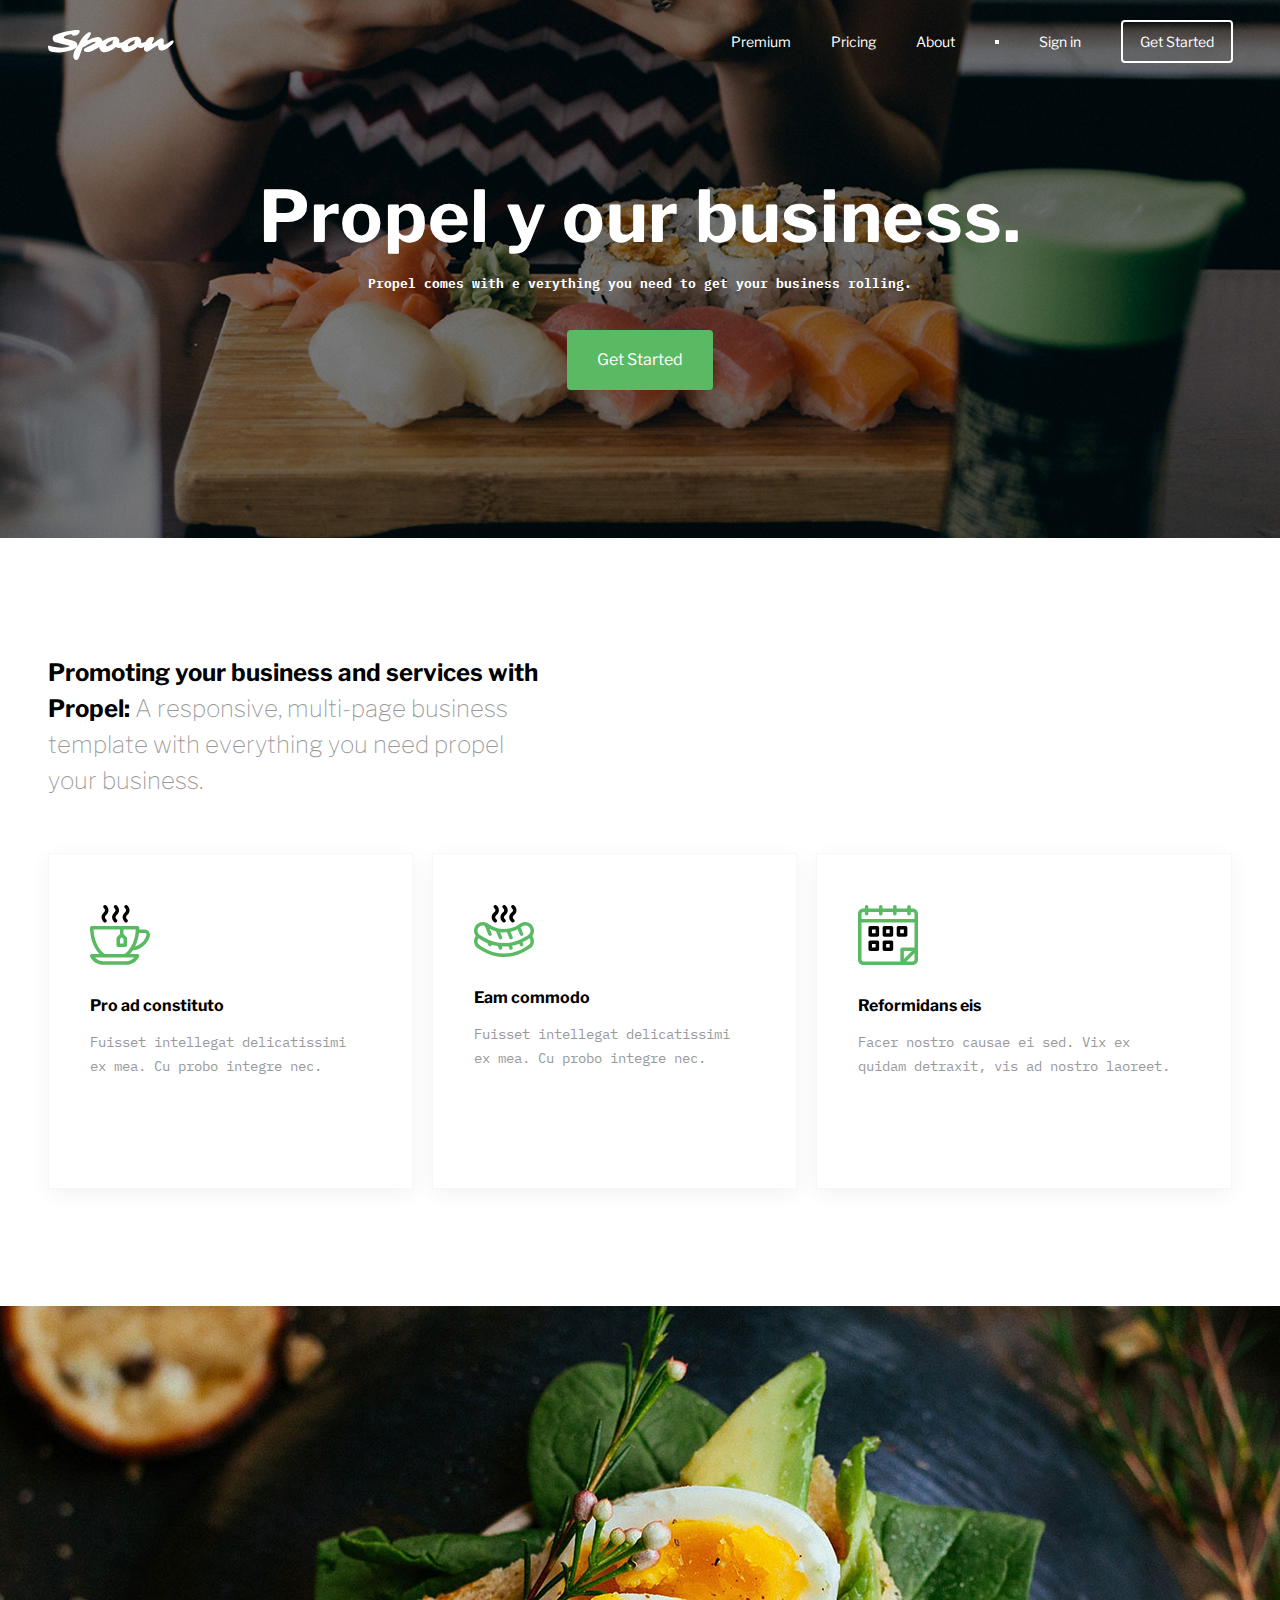
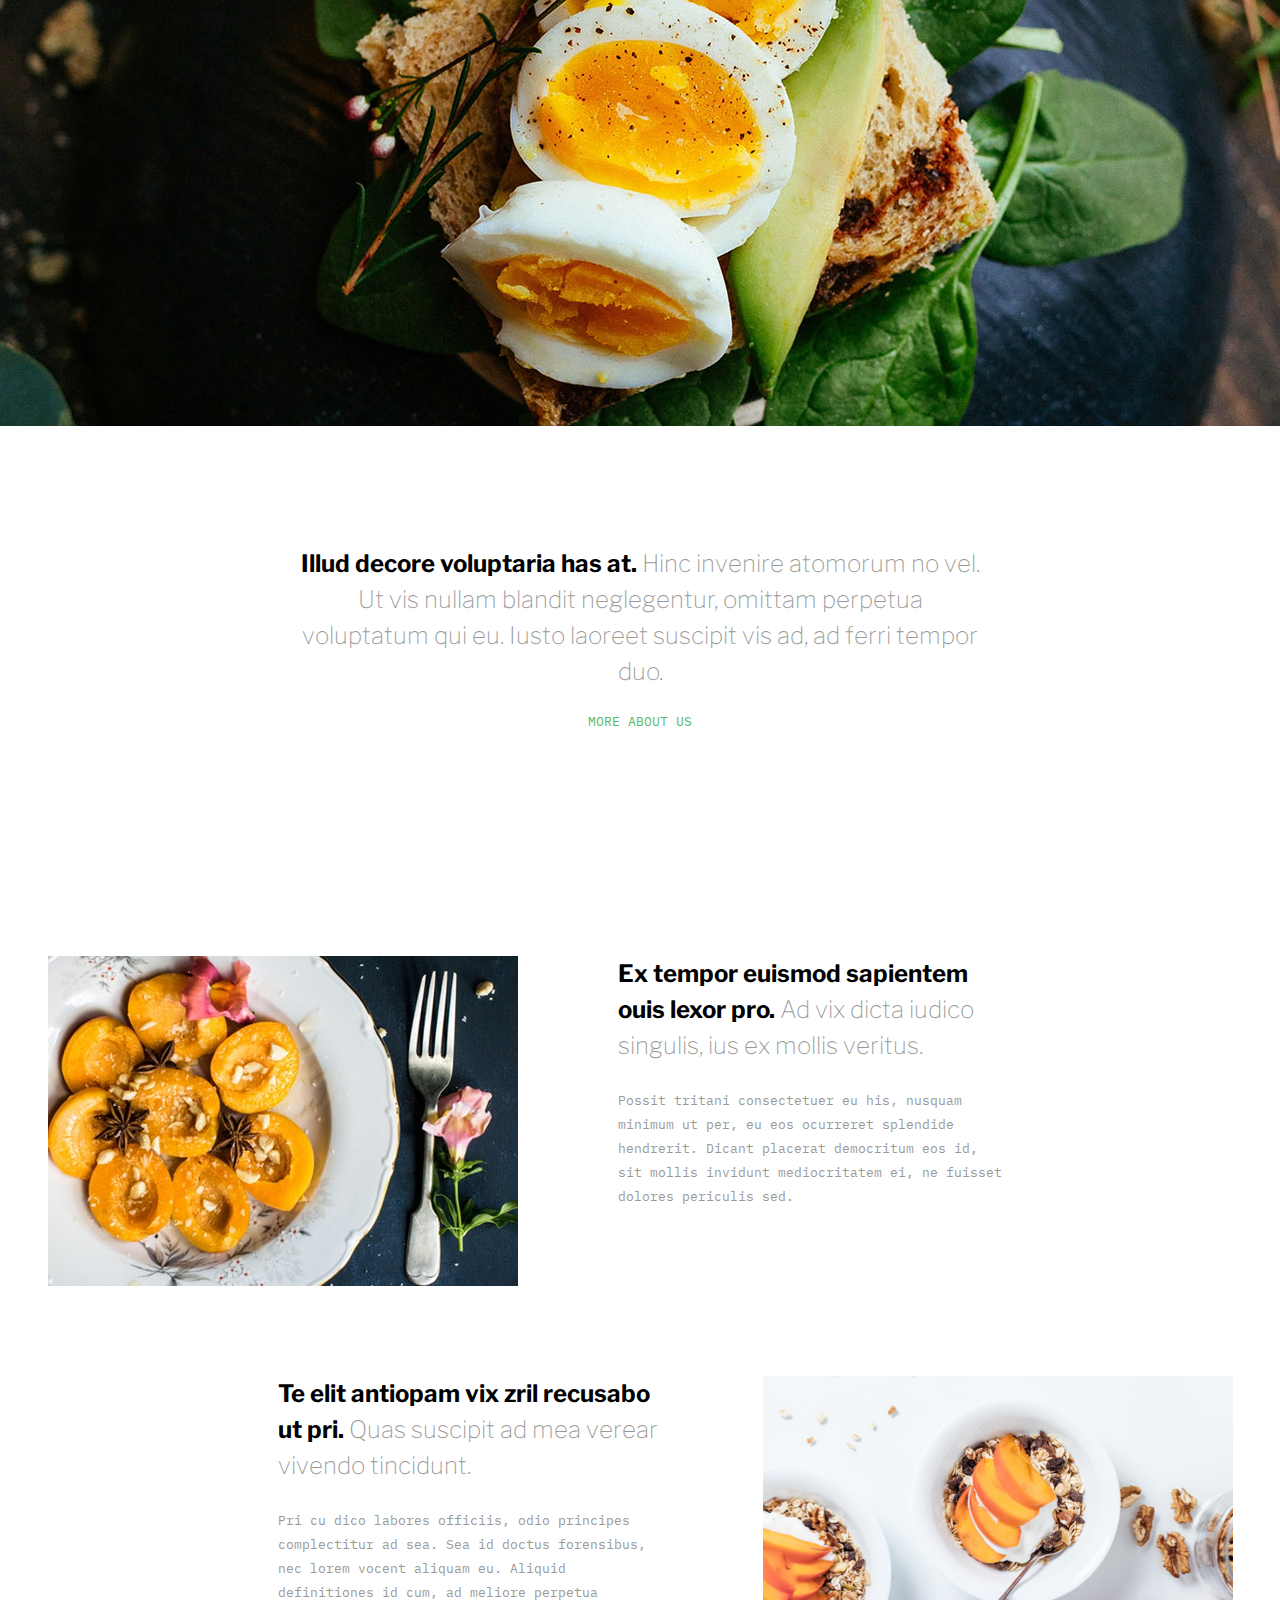
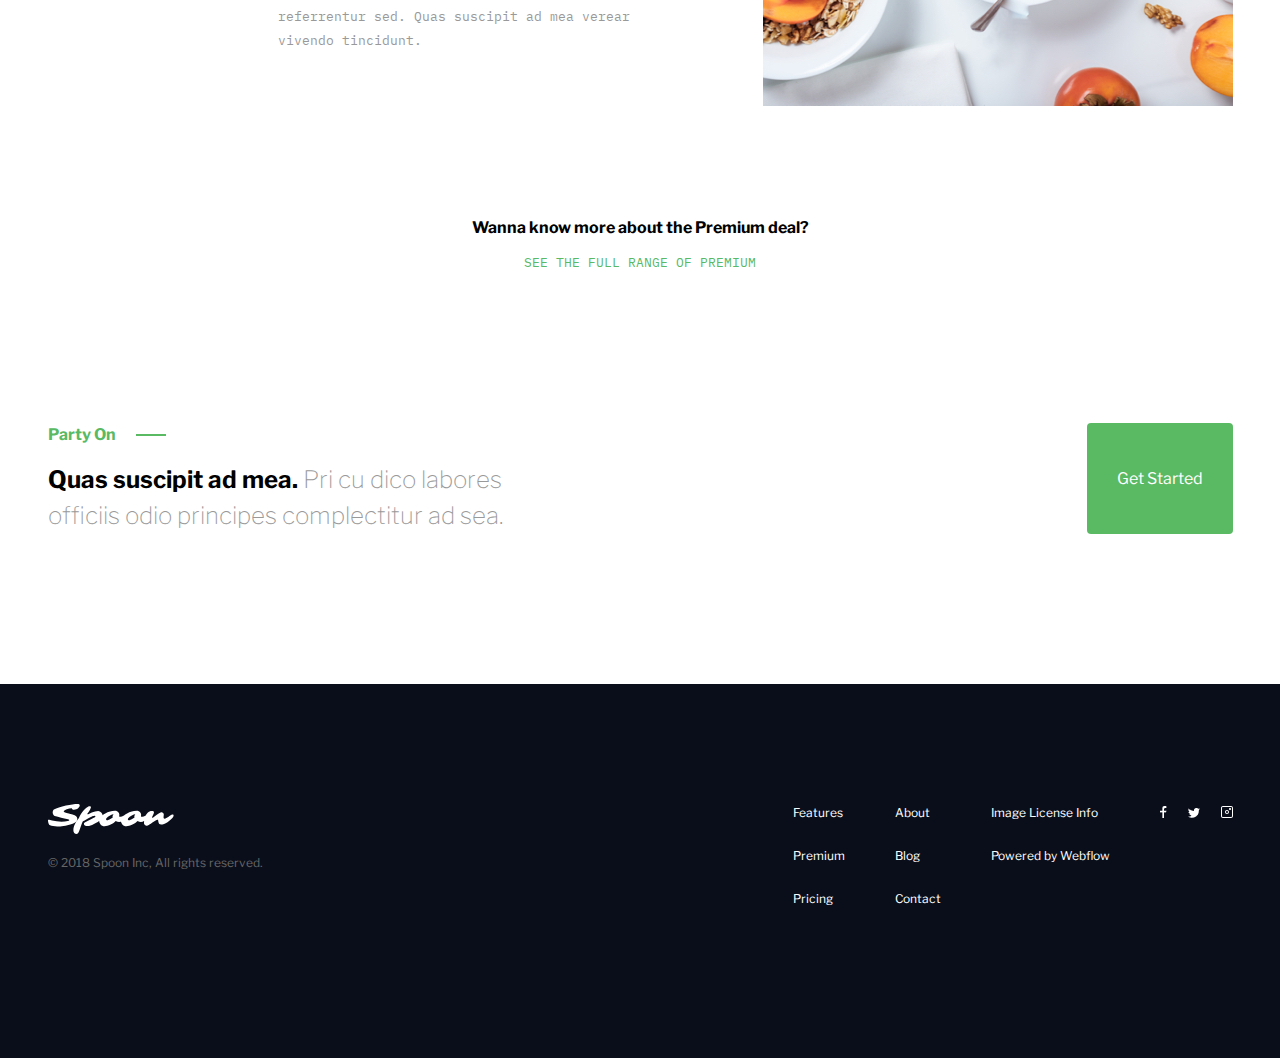
==== commit f8328a93: "Add files via upload" ====
--- a/index.html
+++ b/index.html
@@ -11,7 +11,7 @@
 <body>
     <div class="wrapper">
         <!-- секция grettings -->
-        <section class="grettings">
+        <section class="grettings"> 
             <div class="container">
                 <div class="grettings__content">
                     <!-- шапка -->
@@ -180,34 +180,80 @@
                             </a>
                         </div>
                         <div class="footer__text">© 2018 Spoon Inc, All rights reserved.</div>
-                    </div>
+                    
+                    </div>
+
+                    <nav class="footer__nav">
+                        <ul class="footer__list">
+                            <div class="footer__list-column">
+
+                                <li class="footer__item">
+                                    <a href="#">Features</a>
+                                </li>
+
+                                <li class="footer__item">
+                                    <a href="#">Premium</a>
+                                </li>
+
+                                <li class="footer__item">
+                                    <a href="#">Pricing</a>
+                                </li>
+
+                            </div>
+
+                            <div class="footer__list-column">
+
+                                <li class="footer__item">
+                                    <a href="#">About</a>
+                                </li>
+                                
+                                <li class="footer__item">
+                                    <a href="#">Blog</a>
+                                </li>
+                                
+                                <li class="footer__item">
+                                    <a href="#">Contact</a>
+                                </li>
+
+                            </div>
+
+                            <div class="footer__list-column">
+
+                                <li class="footer__item">
+                                    <a href="#">Image License Info</a>
+                                </li>
+                                
+                                <li class="footer__item">
+                                    <a href="#">Powered by Webflow</a>
+                                </li>
+                                
+                            </div>
+                        </ul>
+                        <div class="footer__social">
+                            <a href="#">
+                                <img src="img/footer/facebook.png" alt="">
+                            </a>
+                        
+                            <a href="#">
+                                <img src="img/footer/twiter.png" alt="">
+                            </a>
+                        
+                            <a href="#">
+                                <img src="img/footer/zapreshenagram.svg" alt="">
+                            </a>
+                        </div>
+
+                    </nav>
+
+                    
                 </div>
             </div>
         </footer>
 
-
-
-
-
-
-
-
-
-
-
-
-
-
-
-
-
-
-
-
     </div>
 
 
-    <br><br><br><br><br><br><br><br><br><br><br><br><br><br><br><br><br><br><br><br><br><br><br><br><br><br><br><br><br><br><br><br><br><br><br><br><br><br><br><br><br><br><br><br><br><br><br><br><br><br><br><br><br><br><br><br><br><br><br><br><br><br><br><br><br><br><br><br><br><br><br><br><br><br><br><br><br><br><br><br><br><br><br><br><br><br><br><br><br><br><br><br><br><br><br><br><br><br><br><br><br><br><br><br><br><br><br><br><br><br><br><br><br><br><br><br><br><br><br><br><br><br><br><br><br><br><br><br><br><br><br><br><br><br><br><br><br><br><br><br><br><br><br><br><br><br><br><br><br><br><br><br><br><br><br><br><br><br><br><br><br><br><br><br><br><br><br><br><br><br><br><br><br><br><br><br><br><br><br><br><br><br><br><br><br><br><br><br><br><br><br><br><br><br><br><br><br><br><br><br>
+    
 </body>
 
 </html>--- a/css/main.css
+++ b/css/main.css
@@ -4,4 +4,5 @@
 @import url(sections/service.css);
 @import url(sections/advert.css);
 @import url(sections/offers.css);
-@import url(sections/party.css);+@import url(sections/party.css);
+@import url(sections/footer.css);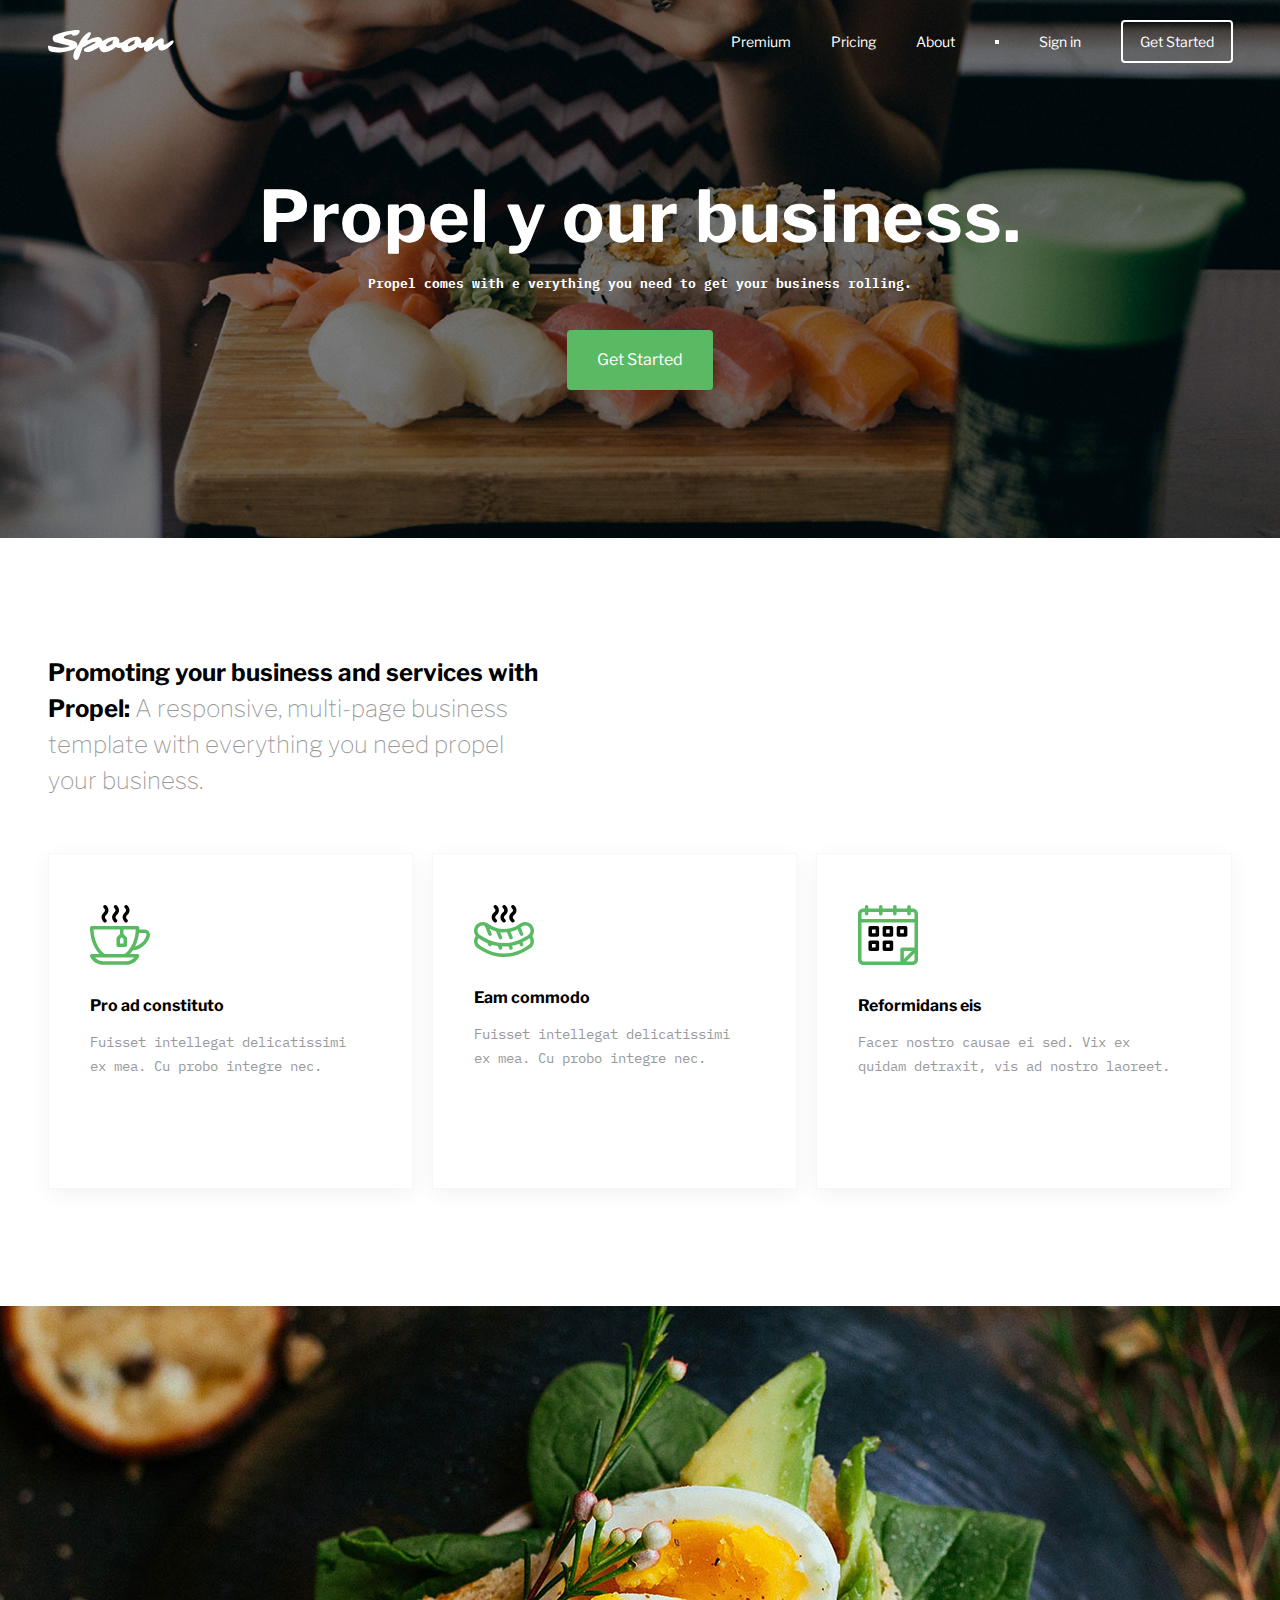
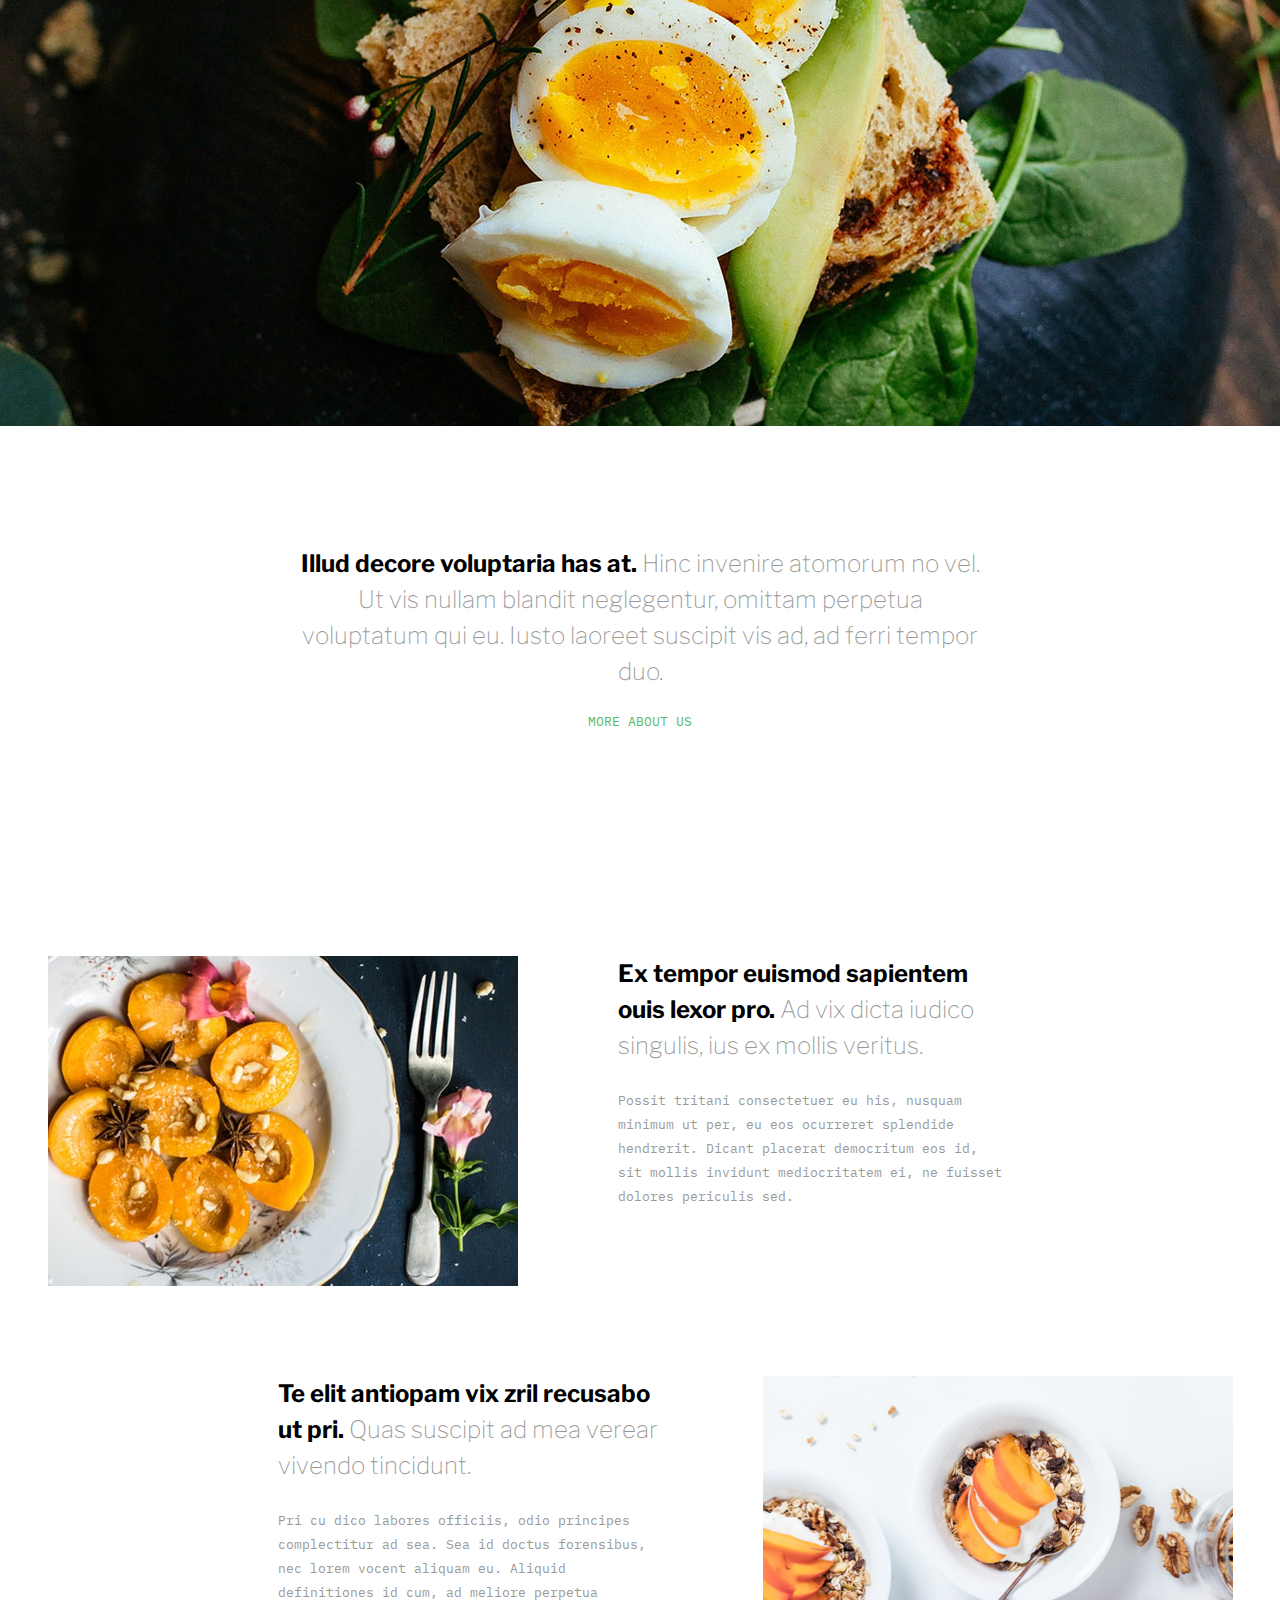
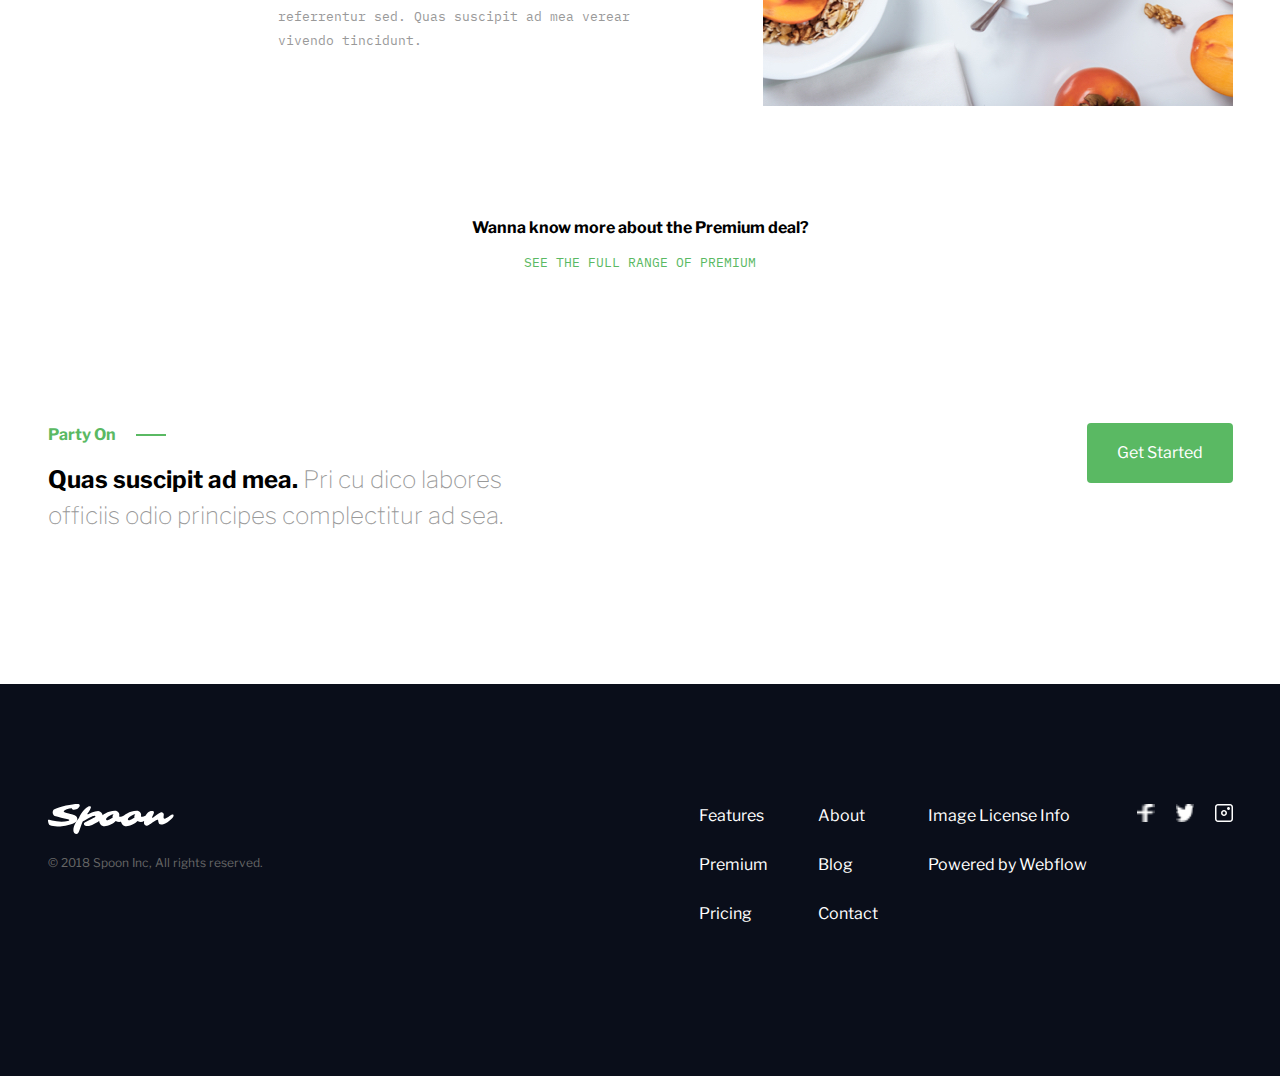
==== commit 95e12241: "Add files via upload" ====
--- a/index.html
+++ b/index.html
@@ -164,7 +164,10 @@
                             Pri cu dico labores officiis odio principes complectitur ad sea.
                         </div>
                     </div>
-                    <button class="btn party__btn">Get Started</button>
+                    
+                    <div class="party__btn-block">
+                        <button class="btn party__btn">Get Started</button>
+                    </div>
 
                 </div>
             </div>
@@ -230,15 +233,15 @@
                             </div>
                         </ul>
                         <div class="footer__social">
-                            <a href="#">
+                            <a href="#" class="footer__link">
                                 <img src="img/footer/facebook.png" alt="">
                             </a>
                         
-                            <a href="#">
+                            <a href="#" class="footer__link"> 
                                 <img src="img/footer/twiter.png" alt="">
                             </a>
                         
-                            <a href="#">
+                            <a href="#" class="footer__link">
                                 <img src="img/footer/zapreshenagram.svg" alt="">
                             </a>
                         </div>
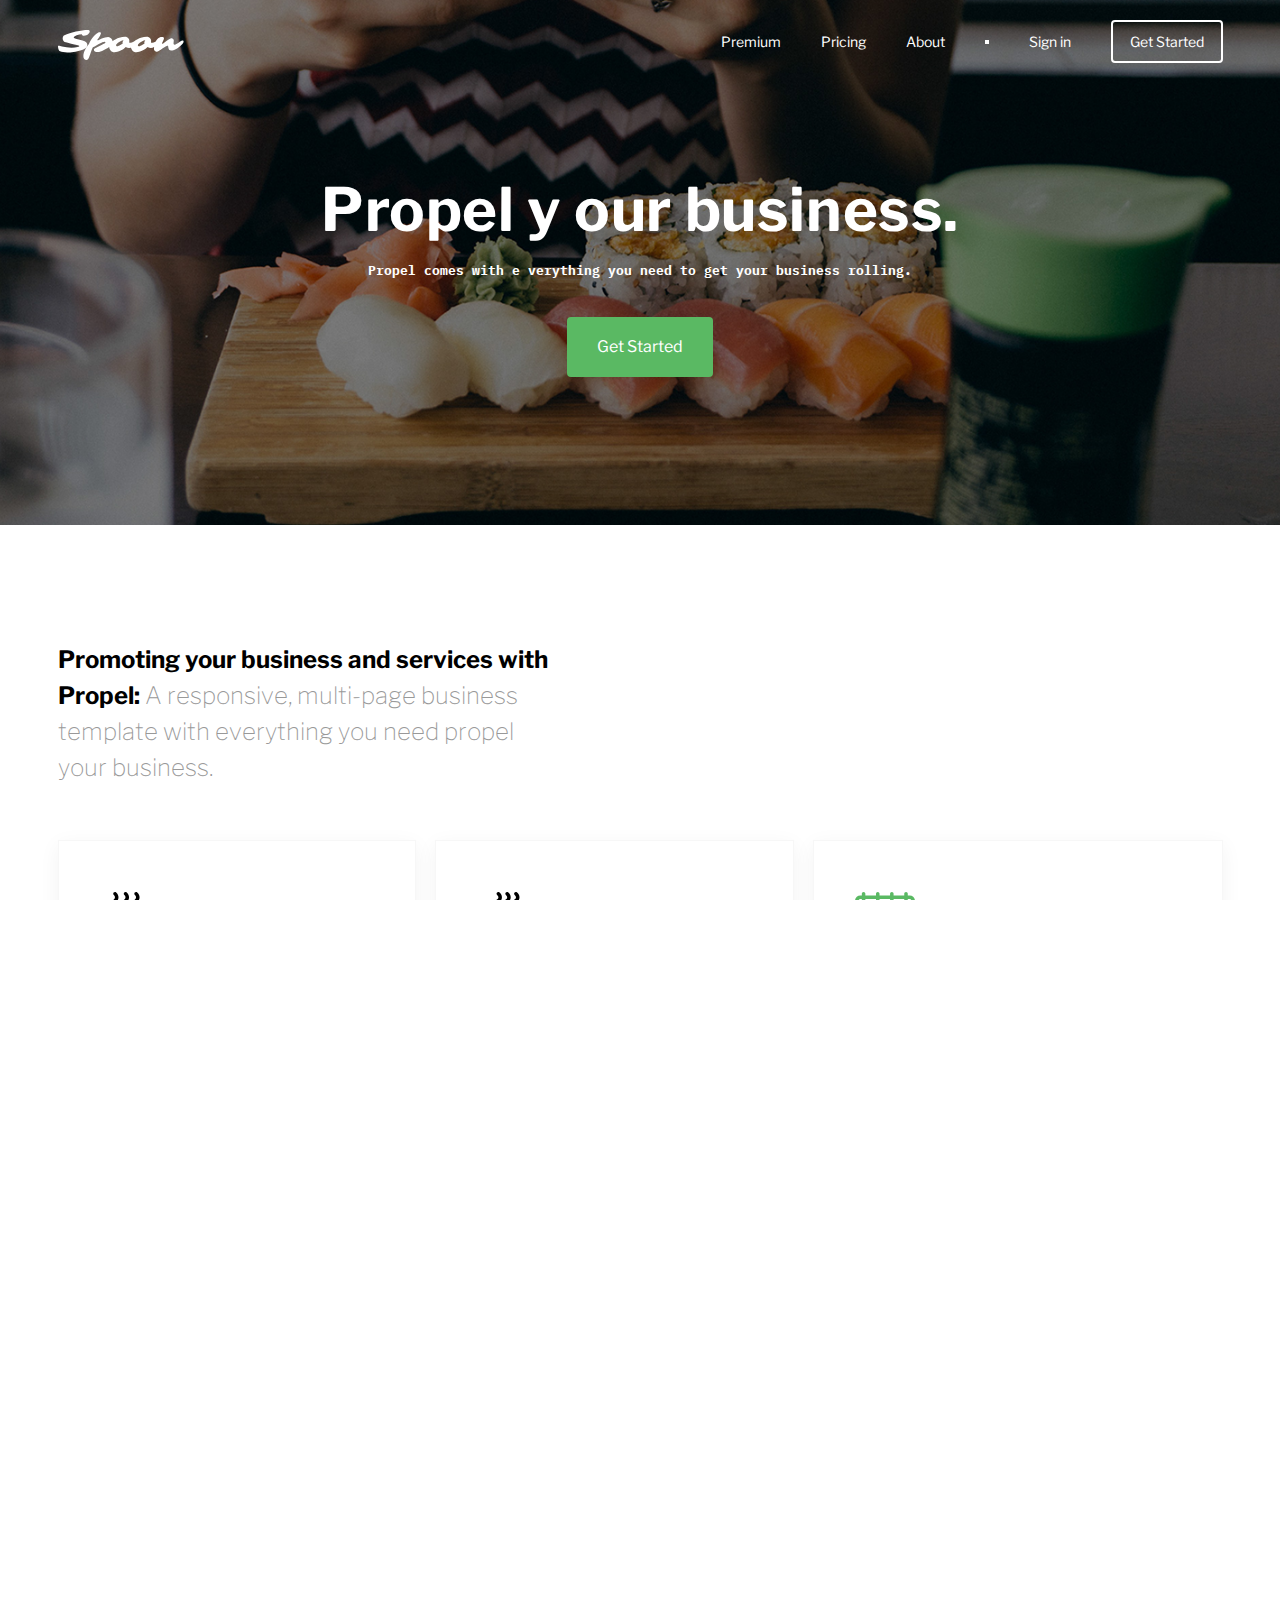
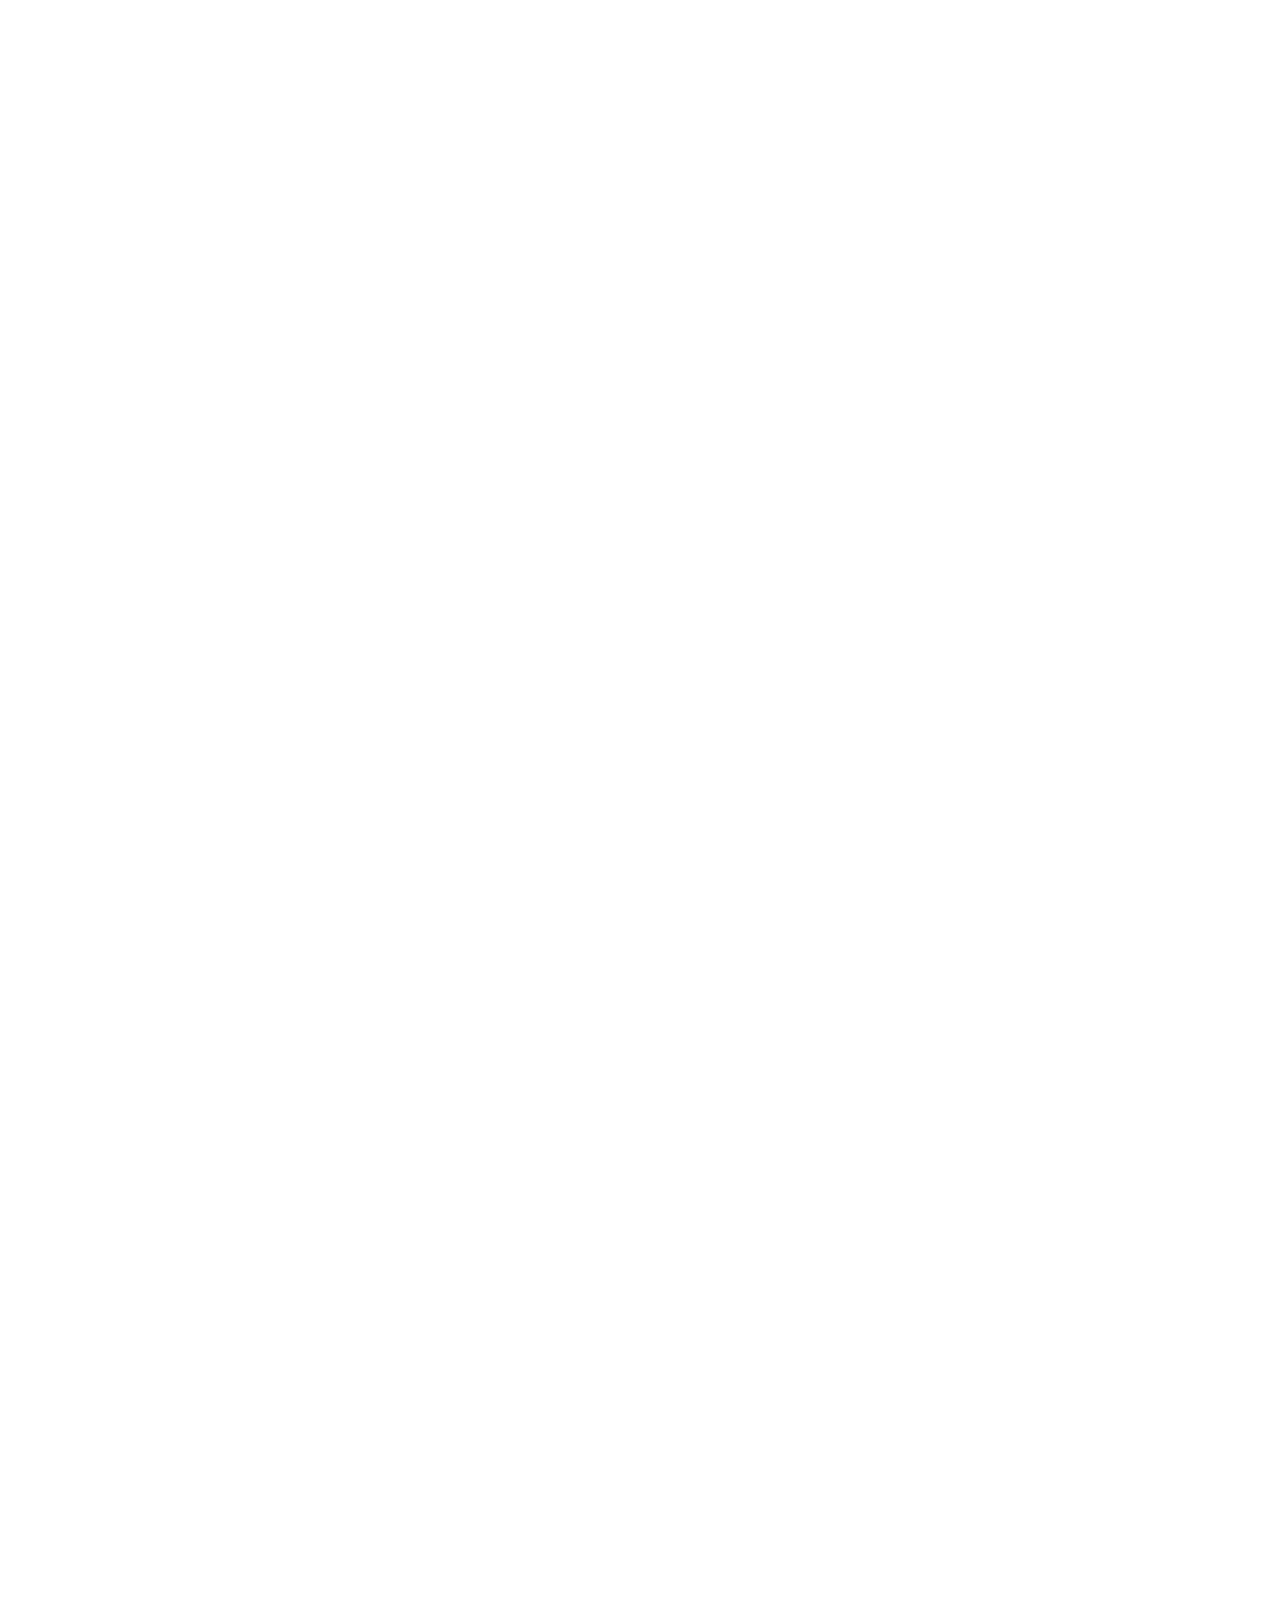
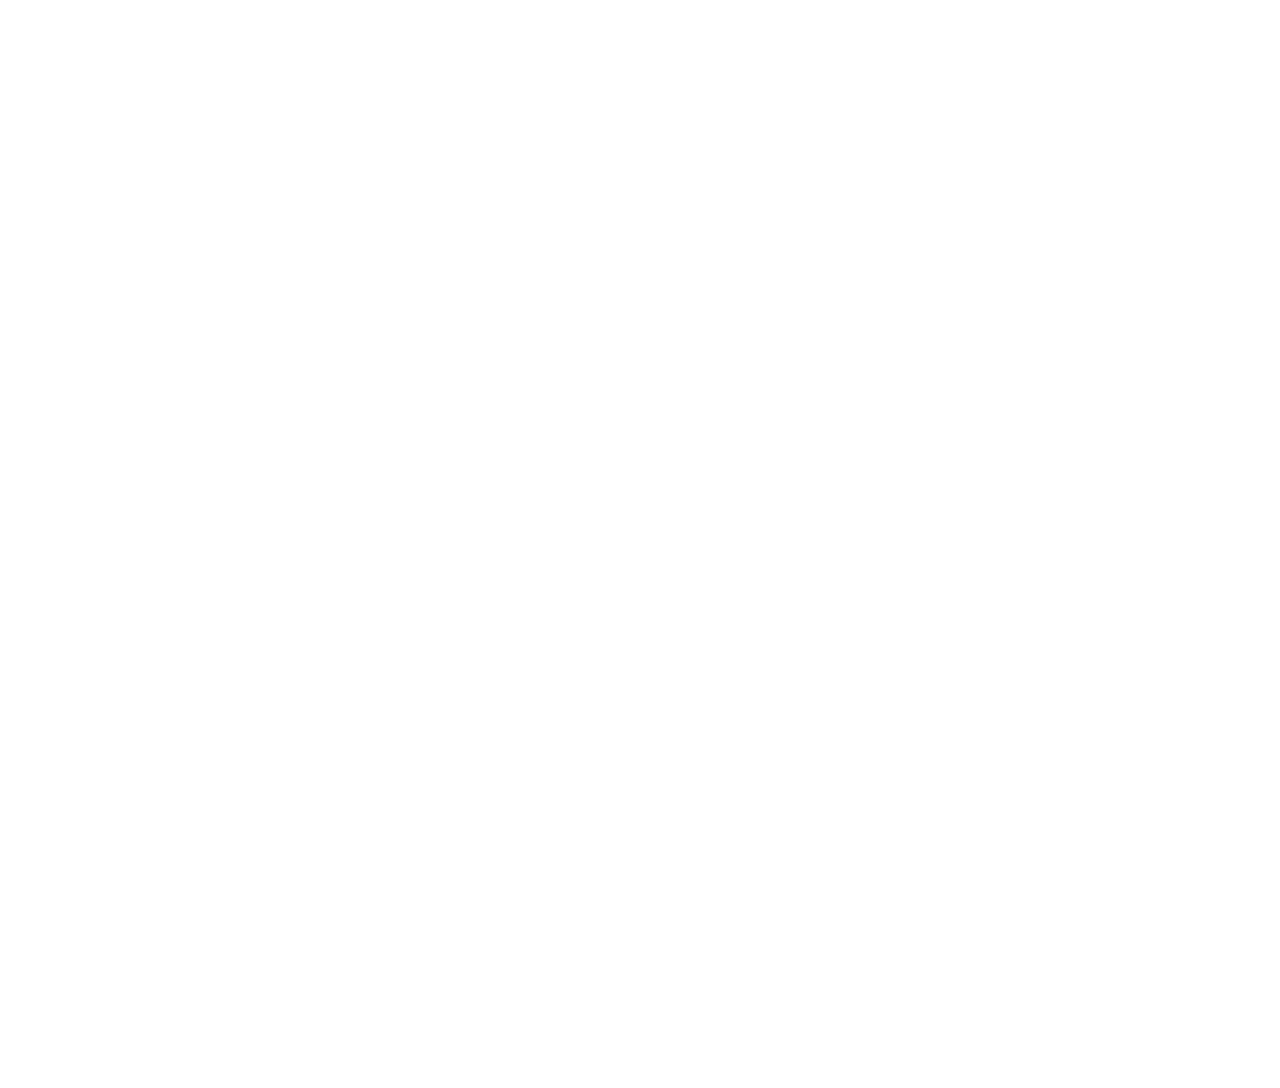
==== commit 18cfce97: "Add files via upload" ====
--- a/index.html
+++ b/index.html
@@ -32,6 +32,12 @@
                                 <li class="nav__item square"></li>
                                 <li class="nav__item"><a href="#">Sign in</a></li>
                                 <li class="nav__item"><a href="#">Get Started</a></li>
+                            </ul>
+
+                            <ul class="burger">
+                                <li class="burger__line"></li>
+                                <li class="burger__line"></li>
+                                <li class="burger__line"></li>
                             </ul>
                         </nav>
                     </header>
